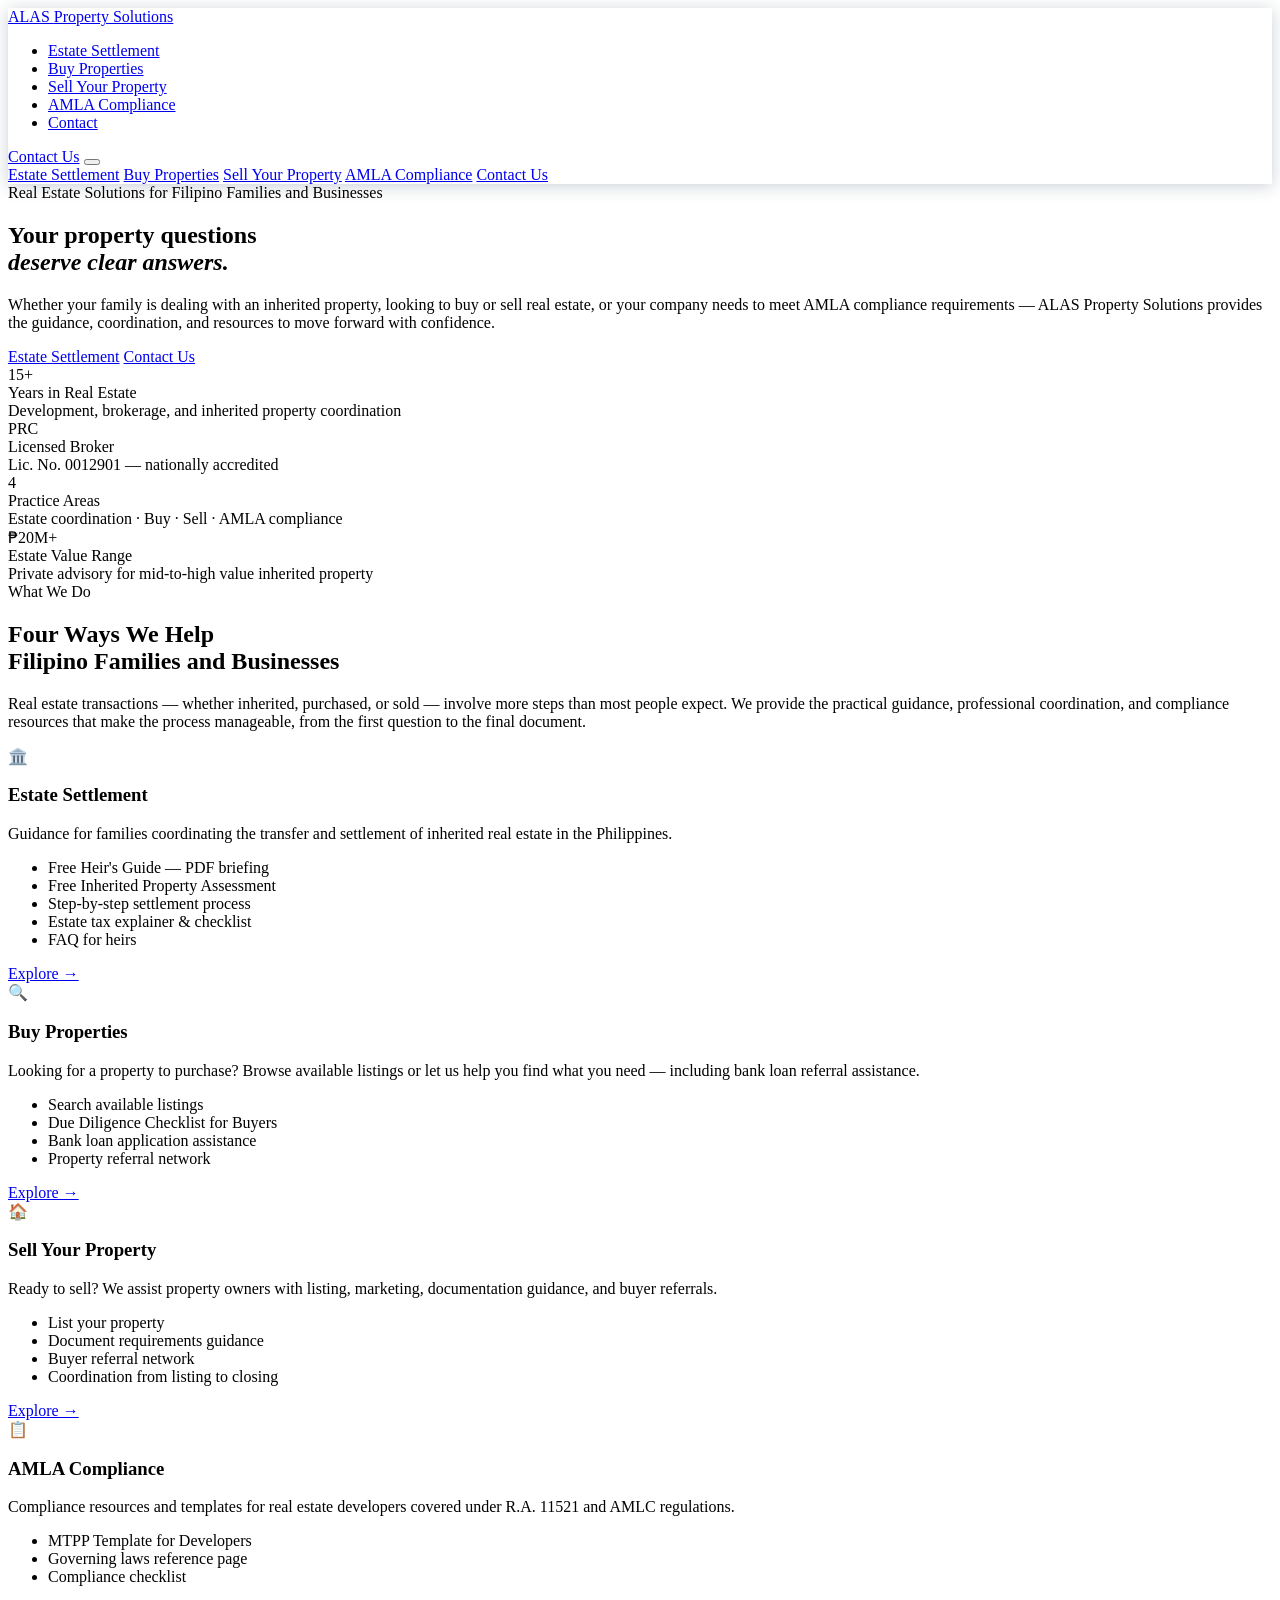
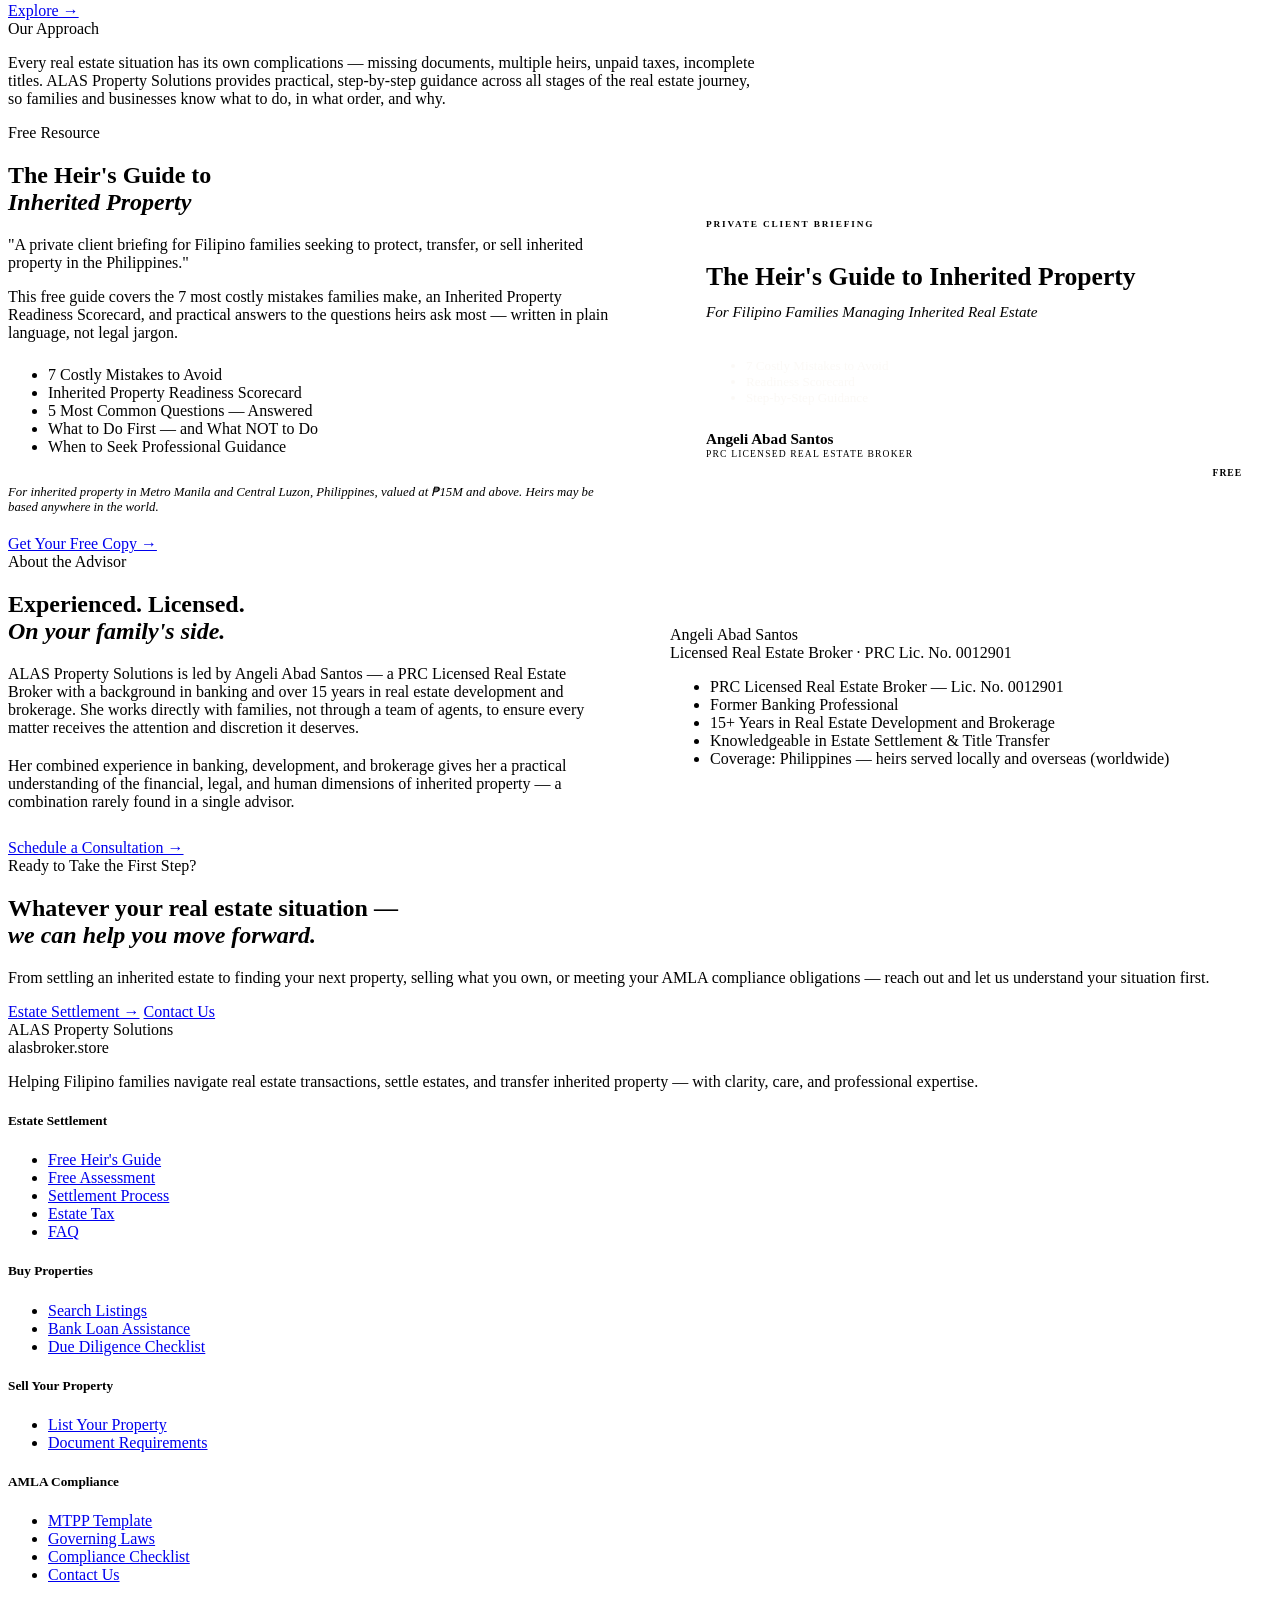
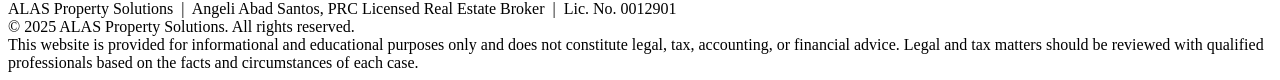
==== index.html @ 7a4ac1c4 "Add files via upload" ====
<!DOCTYPE html>
<html lang="en">
<head>
<meta charset="UTF-8">
<meta name="viewport" content="width=device-width, initial-scale=1.0">
<title>ALAS Property Solutions — Helping Filipino Families Navigate Real Estate</title>
<meta name="description" content="Helping families settle inherited property, transfer titles, buy and sell real estate, and comply with AMLA regulations in the Philippines.">
<link rel="stylesheet" href="css/alas.css">
</head>
<body>

<!-- ═══ NAV ═══ -->
<nav class="site-nav">
  <div class="nav-inner">
    <a href="index.html" class="nav-logo">
      <div class="nav-logo-name">ALAS <span>Property Solutions</span></div>
    </a>
    <ul class="nav-links">
      <li><a href="pages/estate-settlement.html">Estate Settlement</a></li>
      <li><a href="pages/buy-properties.html">Buy Properties</a></li>
      <li><a href="pages/sell-property.html">Sell Your Property</a></li>
      <li><a href="pages/amla-compliance.html">AMLA Compliance</a></li>
      <li><a href="pages/contact.html">Contact</a></li>
    </ul>
    <a href="pages/contact.html" class="nav-cta-btn">Contact Us</a>
    <button class="hamburger" onclick="toggleMenu()" aria-label="Menu">
      <span></span><span></span><span></span>
    </button>
  </div>
  <div class="mobile-menu" id="mobile-menu">
    <a href="pages/estate-settlement.html">Estate Settlement</a>
    <a href="pages/buy-properties.html">Buy Properties</a>
    <a href="pages/sell-property.html">Sell Your Property</a>
    <a href="pages/amla-compliance.html">AMLA Compliance</a>
    <a href="pages/contact.html">Contact Us</a>
  </div>
</nav>

<!-- ═══ HERO ═══ -->
<section class="hero">
  <div class="container">
    <div class="hero-grid">
      <div>
        <div class="hero-label">Real Estate Solutions for Filipino Families and Businesses</div>
        <h1>Your property questions<br><em>deserve clear answers.</em></h1>
        <p class="hero-sub">Whether your family is dealing with an inherited property, looking to buy or sell real estate, or your company needs to meet AMLA compliance requirements — ALAS Property Solutions provides the guidance, coordination, and resources to move forward with confidence.</p>
        <div class="hero-ctas">
          <a href="pages/estate-settlement.html" class="btn btn-gold">Estate Settlement</a>
          <a href="pages/contact.html" class="btn btn-outline-white">Contact Us</a>
        </div>
      </div>
      <div class="hero-stats">
        <div class="stat-card">
          <div class="stat-num">15+</div>
          <div class="stat-label">Years in Real Estate</div>
          <div class="stat-desc">Development, brokerage, and inherited property coordination</div>
        </div>
        <div class="stat-card">
          <div class="stat-num">PRC</div>
          <div class="stat-label">Licensed Broker</div>
          <div class="stat-desc">Lic. No. 0012901 — nationally accredited</div>
        </div>
        <div class="stat-card">
          <div class="stat-num">4</div>
          <div class="stat-label">Practice Areas</div>
          <div class="stat-desc">Estate coordination · Buy · Sell · AMLA compliance</div>
        </div>
        <div class="stat-card">
          <div class="stat-num">₱20M+</div>
          <div class="stat-label">Estate Value Range</div>
          <div class="stat-desc">Private advisory for mid-to-high value inherited property</div>
        </div>
      </div>
    </div>
  </div>
</section>

<!-- ═══ FOUR DIVISIONS ═══ -->
<section class="section divisions">
  <div class="container">
    <div class="sec-intro">
      <span class="eyebrow">What We Do</span>
      <h2>Four Ways We Help<br>Filipino Families and Businesses</h2>
      <div class="gold-rule"></div>
      <p>Real estate transactions — whether inherited, purchased, or sold — involve more steps than most people expect. We provide the practical guidance, professional coordination, and compliance resources that make the process manageable, from the first question to the final document.</p>
    </div>
    <div class="div-grid" style="grid-template-columns:repeat(4,1fr)">

      <!-- Division 1 -->
      <div class="div-card">
        <span class="div-icon">🏛️</span>
        <h3>Estate Settlement</h3>
        <p>Guidance for families coordinating the transfer and settlement of inherited real estate in the Philippines.</p>
        <ul class="div-links">
          <li>Free Heir's Guide — PDF briefing</li>
          <li>Free Inherited Property Assessment</li>
          <li>Step-by-step settlement process</li>
          <li>Estate tax explainer &amp; checklist</li>
          <li>FAQ for heirs</li>
        </ul>
        <a href="pages/estate-settlement.html" class="btn btn-primary btn-sm">Explore →</a>
      </div>

      <!-- Division 2 -->
      <div class="div-card">
        <span class="div-icon">🔍</span>
        <h3>Buy Properties</h3>
        <p>Looking for a property to purchase? Browse available listings or let us help you find what you need — including bank loan referral assistance.</p>
        <ul class="div-links">
          <li>Search available listings</li>
          <li>Due Diligence Checklist for Buyers</li>
          <li>Bank loan application assistance</li>
          <li>Property referral network</li>
        </ul>
        <a href="pages/buy-properties.html" class="btn btn-primary btn-sm">Explore →</a>
      </div>

      <!-- Division 3 -->
      <div class="div-card">
        <span class="div-icon">🏠</span>
        <h3>Sell Your Property</h3>
        <p>Ready to sell? We assist property owners with listing, marketing, documentation guidance, and buyer referrals.</p>
        <ul class="div-links">
          <li>List your property</li>
          <li>Document requirements guidance</li>
          <li>Buyer referral network</li>
          <li>Coordination from listing to closing</li>
        </ul>
        <a href="pages/sell-property.html" class="btn btn-primary btn-sm">Explore →</a>
      </div>

      <!-- Division 4 -->
      <div class="div-card">
        <span class="div-icon">📋</span>
        <h3>AMLA Compliance</h3>
        <p>Compliance resources and templates for real estate developers covered under R.A. 11521 and AMLC regulations.</p>
        <ul class="div-links">
          <li>MTPP Template for Developers</li>
          <li>Governing laws reference page</li>
          <li>Compliance checklist</li>
        </ul>
        <a href="pages/amla-compliance.html" class="btn btn-primary btn-sm">Explore →</a>
      </div>

    </div>
  </div>
</section>

<!-- ═══ INSIGHT ═══ -->
<section class="section-sm" style="background:var(--white)">
  <div class="container" style="max-width:760px">
    <div class="insight-box">
      <div class="insight-strip"></div>
      <div class="insight-body">
        <div class="insight-label">Our Approach</div>
        <p>Every real estate situation has its own complications — missing documents, multiple heirs, unpaid taxes, incomplete titles. ALAS Property Solutions provides practical, step-by-step guidance across all stages of the real estate journey, so families and businesses know what to do, in what order, and why.</p>
      </div>
    </div>
  </div>
</section>

<!-- ═══ FREE GUIDE STRIP ═══ -->
<section class="section" style="background:var(--gold-pale);border-top:1px solid var(--border);border-bottom:1px solid var(--border)" id="guide-strip">
  <div class="container">
    <div style="display:grid;grid-template-columns:1fr 1fr;gap:60px;align-items:center">
      <div>
        <span class="eyebrow">Free Resource</span>
        <h2>The Heir's Guide to<br><em>Inherited Property</em></h2>
        <div class="gold-rule"></div>
        <p class="pull-quote">"A private client briefing for Filipino families seeking to protect, transfer, or sell inherited property in the Philippines."</p>
        <p style="margin-bottom:24px">This free guide covers the 7 most costly mistakes families make, an Inherited Property Readiness Scorecard, and practical answers to the questions heirs ask most — written in plain language, not legal jargon.</p>
        <ul class="checklist" style="margin-bottom:28px">
          <li>7 Costly Mistakes to Avoid</li>
          <li>Inherited Property Readiness Scorecard</li>
          <li>5 Most Common Questions — Answered</li>
          <li>What to Do First — and What NOT to Do</li>
          <li>When to Seek Professional Guidance</li>
        </ul>
        <p style="font-size:0.8rem;color:var(--grey);font-style:italic;margin-bottom:20px">For inherited property in Metro Manila and Central Luzon, Philippines, valued at ₱15M and above. Heirs may be based anywhere in the world.</p>
        <a href="pages/estate-settlement.html#guide" class="btn btn-primary">Get Your Free Copy →</a>
      </div>
      <div>
        <!-- Guide cover mock -->
        <div style="background:var(--navy);padding:44px 36px;position:relative;overflow:hidden;box-shadow:var(--shadow-lg)">
          <div style="position:absolute;top:0;left:0;right:0;height:3px;background:var(--gold)"></div>
          <div style="font-family:var(--font-sans);font-size:0.58rem;font-weight:700;letter-spacing:0.2em;text-transform:uppercase;color:var(--gold);margin-bottom:16px">Private Client Briefing</div>
          <div style="height:1px;background:var(--gold);opacity:0.4;margin-bottom:16px"></div>
          <div style="font-family:var(--font-serif);font-size:1.6rem;font-weight:700;color:var(--white);line-height:1.2;margin-bottom:10px">The Heir's Guide to Inherited Property</div>
          <div style="font-family:var(--font-serif);font-size:0.95rem;font-style:italic;color:var(--gold);margin-bottom:16px">For Filipino Families Managing Inherited Real Estate</div>
          <div style="height:1px;background:var(--gold);opacity:0.4;margin-bottom:20px"></div>
          <ul class="checklist" style="margin-bottom:24px">
            <li style="color:rgba(250,248,244,0.8);font-size:0.82rem">7 Costly Mistakes to Avoid</li>
            <li style="color:rgba(250,248,244,0.8);font-size:0.82rem">Readiness Scorecard</li>
            <li style="color:rgba(250,248,244,0.8);font-size:0.82rem">Step-by-Step Guidance</li>
          </ul>
          <div style="font-family:var(--font-serif);font-weight:700;color:var(--white);font-size:0.95rem">Angeli Abad Santos</div>
          <div style="font-family:var(--font-sans);font-size:0.6rem;letter-spacing:0.12em;text-transform:uppercase;color:var(--gold)">PRC Licensed Real Estate Broker</div>
          <div style="position:absolute;bottom:20px;right:20px;font-family:var(--font-sans);font-size:0.6rem;font-weight:700;letter-spacing:0.1em;text-transform:uppercase;background:var(--gold);color:var(--navy);padding:5px 10px">FREE</div>
        </div>
      </div>
    </div>
  </div>
</section>

<!-- ═══ CREDENTIALS ═══ -->
<section class="section" style="background:var(--white)">
  <div class="container">
    <div style="display:grid;grid-template-columns:1fr 1fr;gap:60px;align-items:center">
      <div>
        <span class="eyebrow">About the Advisor</span>
        <h2>Experienced. Licensed.<br><em>On your family's side.</em></h2>
        <div class="gold-rule"></div>
        <p style="margin-bottom:20px">ALAS Property Solutions is led by Angeli Abad Santos — a PRC Licensed Real Estate Broker with a background in banking and over 15 years in real estate development and brokerage. She works directly with families, not through a team of agents, to ensure every matter receives the attention and discretion it deserves.</p>
        <p style="margin-bottom:28px">Her combined experience in banking, development, and brokerage gives her a practical understanding of the financial, legal, and human dimensions of inherited property — a combination rarely found in a single advisor.</p>
        <a href="pages/contact.html" class="btn btn-outline">Schedule a Consultation →</a>
      </div>
      <div class="creds-block">
        <div class="creds-name">Angeli Abad Santos</div>
        <div class="creds-title">Licensed Real Estate Broker · PRC Lic. No. 0012901</div>
        <ul class="creds-list">
          <li>PRC Licensed Real Estate Broker — Lic. No. 0012901</li>
          <li>Former Banking Professional</li>
          <li>15+ Years in Real Estate Development and Brokerage</li>
          <li>Knowledgeable in Estate Settlement &amp; Title Transfer</li>
          <li>Coverage: Philippines — heirs served locally and overseas (worldwide)</li>
        </ul>
      </div>
    </div>
  </div>
</section>

<!-- ═══ CTA ═══ -->
<section class="cta-section">
  <div class="container">
    <div class="cta-inner">
      <span class="eyebrow" style="color:var(--gold)">Ready to Take the First Step?</span>
      <h2 style="color:var(--white)">Whatever your real estate situation —<br><em>we can help you move forward.</em></h2>
      <p>From settling an inherited estate to finding your next property, selling what you own, or meeting your AMLA compliance obligations — reach out and let us understand your situation first.</p>
      <div class="cta-pair">
        <a href="pages/estate-settlement.html" class="btn btn-gold">Estate Settlement →</a>
        <a href="pages/contact.html" class="btn btn-outline-white">Contact Us</a>
      </div>
    </div>
  </div>
</section>

<!-- ═══ FOOTER ═══ -->
<footer class="site-footer">
  <div class="container">
    <div class="footer-grid">
      <div class="footer-brand">
        <div class="fb-name">ALAS <span>Property Solutions</span></div>
        <div class="fb-tag">alasbroker.store</div>
        <p>Helping Filipino families navigate real estate transactions, settle estates, and transfer inherited property — with clarity, care, and professional expertise.</p>
      </div>
      <div class="footer-col">
        <h5>Estate Settlement</h5>
        <ul>
          <li><a href="pages/estate-settlement.html#guide">Free Heir's Guide</a></li>
          <li><a href="pages/estate-settlement.html#assessment">Free Assessment</a></li>
          <li><a href="pages/estate-settlement.html#process">Settlement Process</a></li>
          <li><a href="pages/estate-settlement.html#tax">Estate Tax</a></li>
          <li><a href="pages/estate-settlement.html#faq">FAQ</a></li>
        </ul>
      </div>
      <div class="footer-col">
        <h5>Buy Properties</h5>
        <ul>
          <li><a href="pages/buy-properties.html#listings">Search Listings</a></li>
          <li><a href="pages/buy-properties.html#loan">Bank Loan Assistance</a></li>
          <li><a href="pages/buy-properties.html#diligence">Due Diligence Checklist</a></li>
        </ul>
      </div>
      <div class="footer-col">
        <h5>Sell Your Property</h5>
        <ul>
          <li><a href="pages/sell-property.html#sell">List Your Property</a></li>
          <li><a href="pages/sell-property.html#docs">Document Requirements</a></li>
        </ul>
      </div>
      <div class="footer-col">
        <h5>AMLA Compliance</h5>
        <ul>
          <li><a href="pages/amla-compliance.html#mtpp">MTPP Template</a></li>
          <li><a href="pages/amla-compliance.html#laws">Governing Laws</a></li>
          <li><a href="pages/amla-compliance.html#checklist">Compliance Checklist</a></li>
          <li><a href="pages/contact.html">Contact Us</a></li>
        </ul>
      </div>
    </div>
    <div class="footer-bottom">
      <div class="fb-left">
        ALAS Property Solutions &nbsp;|&nbsp; Angeli Abad Santos, PRC Licensed Real Estate Broker &nbsp;|&nbsp; Lic. No. 0012901<br>
        © 2025 ALAS Property Solutions. All rights reserved.
      </div>
      <div class="footer-disclaimer">
        This website is provided for informational and educational purposes only and does not constitute legal, tax, accounting, or financial advice. Legal and tax matters should be reviewed with qualified professionals based on the facts and circumstances of each case.
      </div>
    </div>
  </div>
</footer>

<script>
function toggleMenu(){
  document.getElementById('mobile-menu').classList.toggle('open');
}
window.addEventListener('scroll',()=>{
  const nav=document.querySelector('.site-nav');
  nav.style.boxShadow=window.scrollY>10?'0 2px 20px rgba(16,42,67,0.28)':'0 2px 16px rgba(16,42,67,0.22)';
});
</script>
</body>
</html>
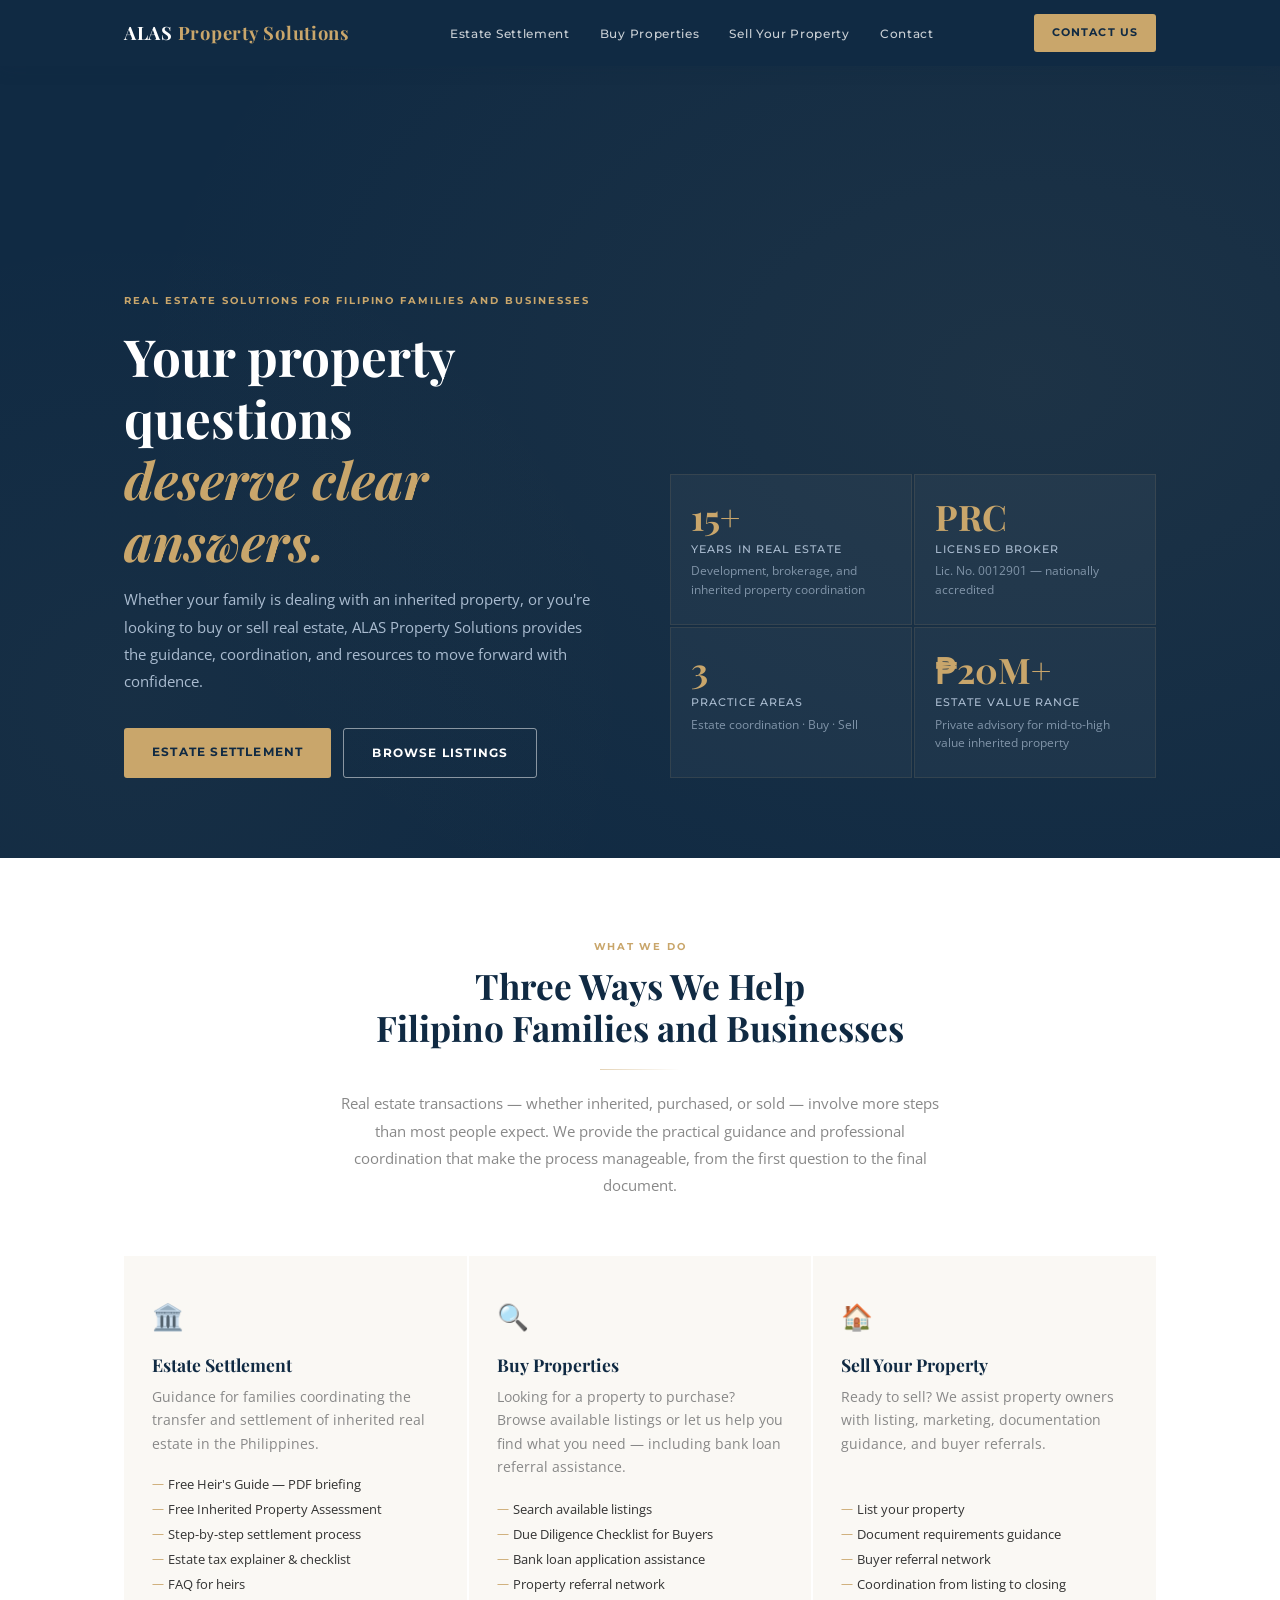
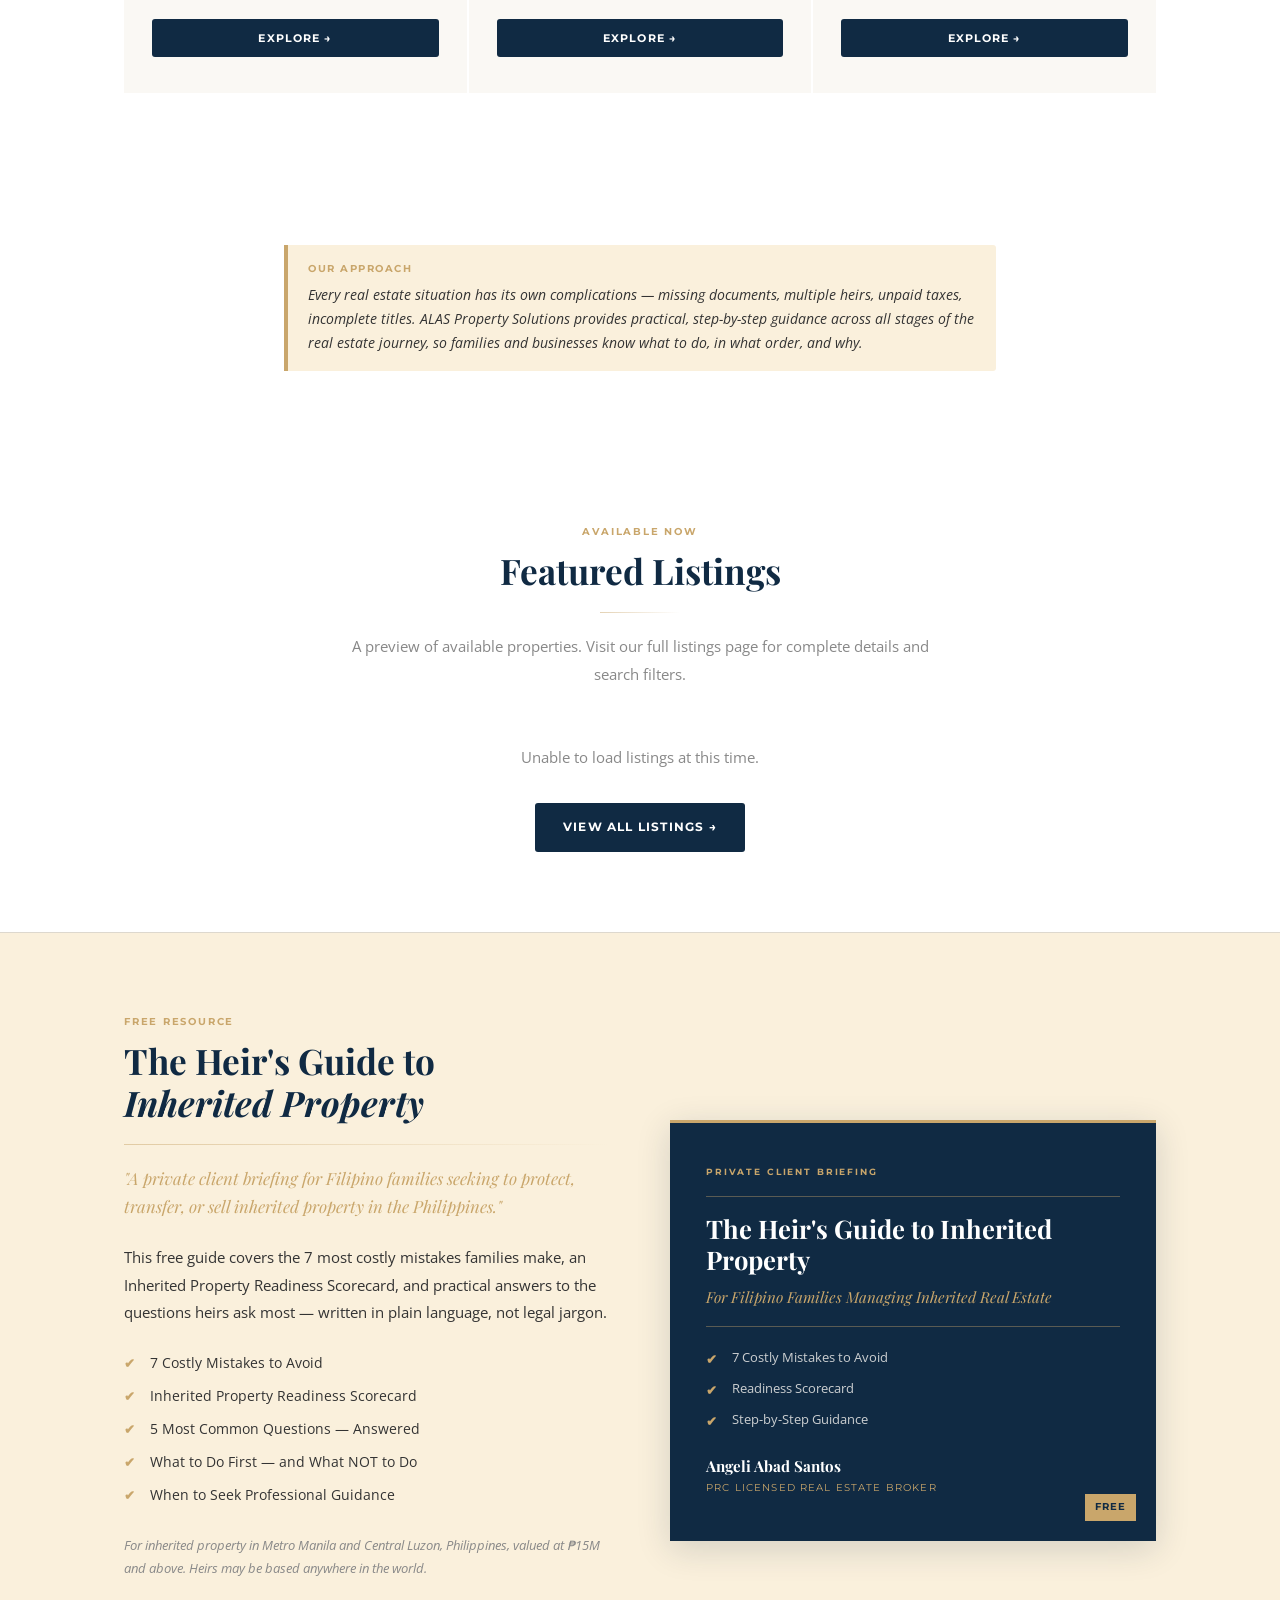
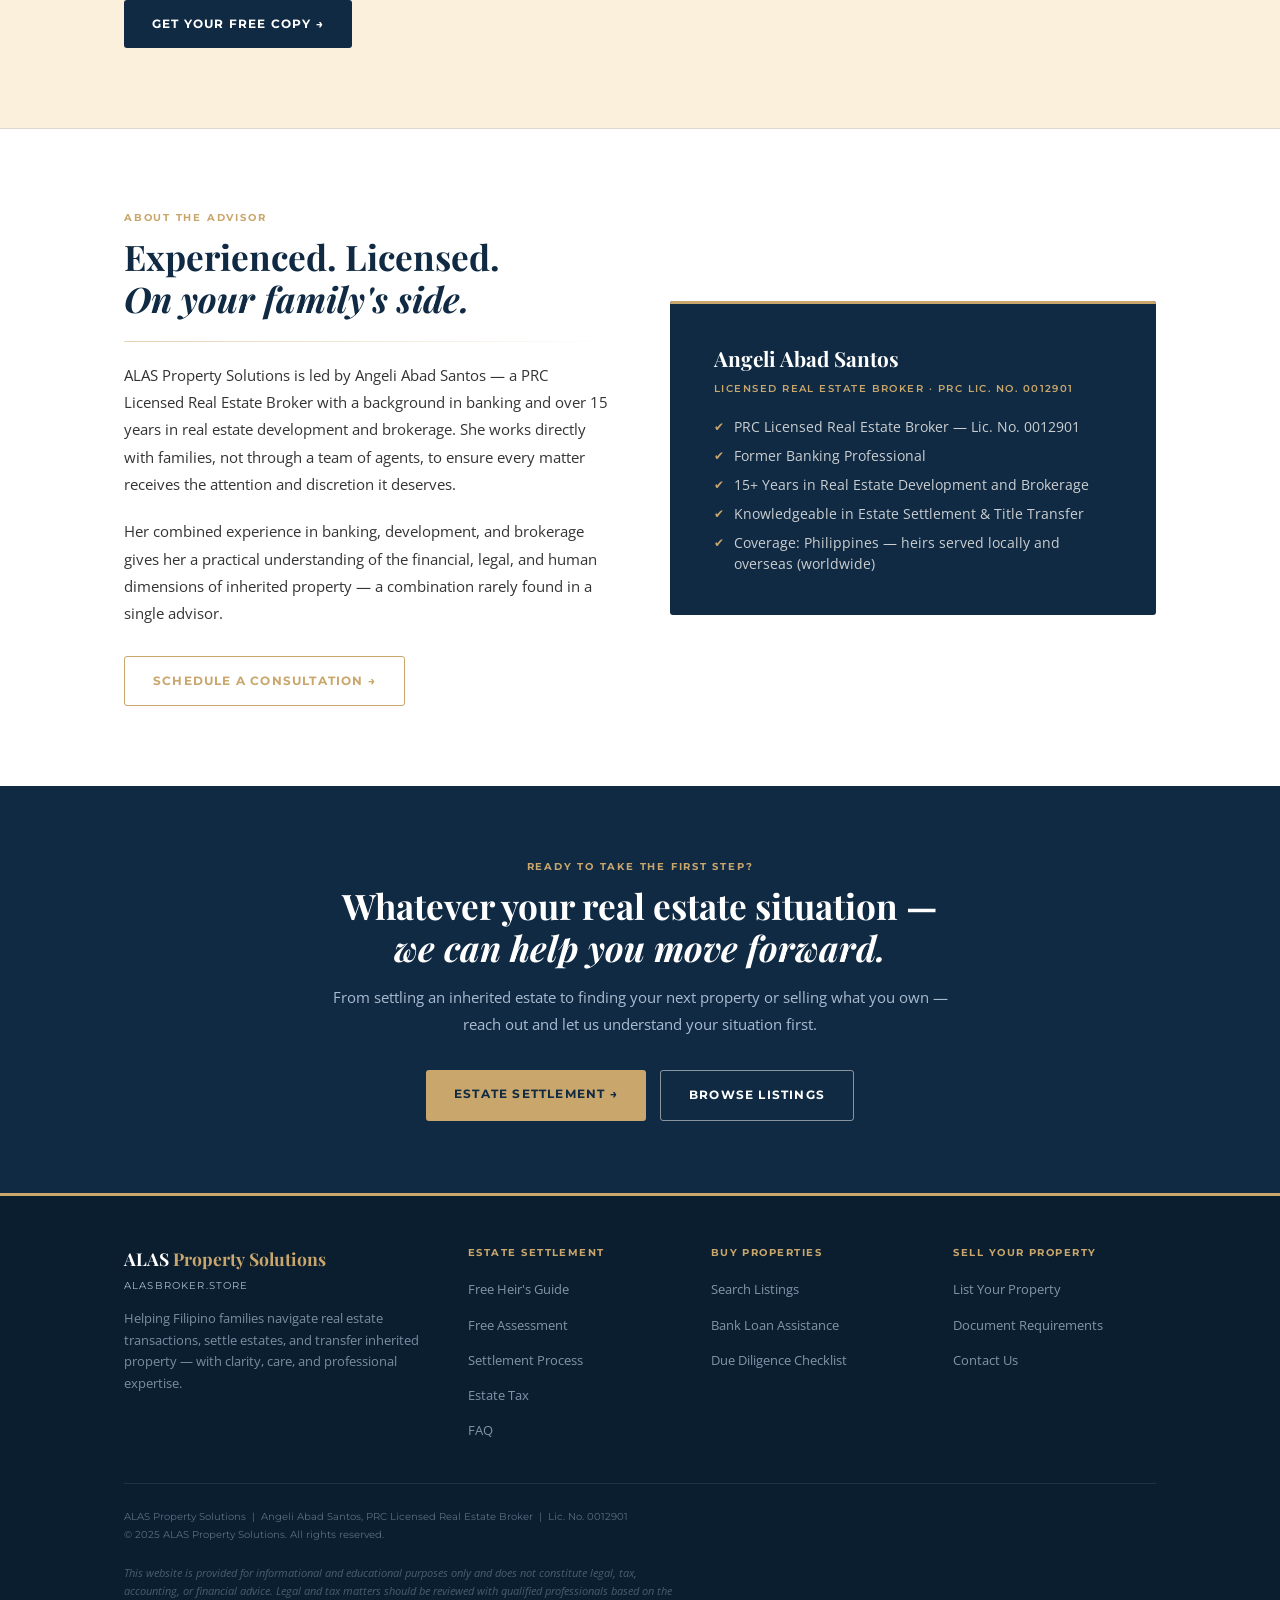
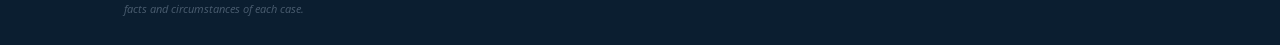
==== commit ddcb8a6f: "Update index.html" ====
--- a/index.html
+++ b/index.html
@@ -4,7 +4,7 @@
 <meta charset="UTF-8">
 <meta name="viewport" content="width=device-width, initial-scale=1.0">
 <title>ALAS Property Solutions — Helping Filipino Families Navigate Real Estate</title>
-<meta name="description" content="Helping families settle inherited property, transfer titles, buy and sell real estate, and comply with AMLA regulations in the Philippines.">
+<meta name="description" content="Helping families settle inherited property, transfer titles, and buy and sell real estate in the Philippines.">
 <link rel="stylesheet" href="css/alas.css">
 </head>
 <body>
@@ -19,7 +19,6 @@
       <li><a href="pages/estate-settlement.html">Estate Settlement</a></li>
       <li><a href="pages/buy-properties.html">Buy Properties</a></li>
       <li><a href="pages/sell-property.html">Sell Your Property</a></li>
-      <li><a href="pages/amla-compliance.html">AMLA Compliance</a></li>
       <li><a href="pages/contact.html">Contact</a></li>
     </ul>
     <a href="pages/contact.html" class="nav-cta-btn">Contact Us</a>
@@ -31,7 +30,6 @@
     <a href="pages/estate-settlement.html">Estate Settlement</a>
     <a href="pages/buy-properties.html">Buy Properties</a>
     <a href="pages/sell-property.html">Sell Your Property</a>
-    <a href="pages/amla-compliance.html">AMLA Compliance</a>
     <a href="pages/contact.html">Contact Us</a>
   </div>
 </nav>
@@ -43,10 +41,10 @@
       <div>
         <div class="hero-label">Real Estate Solutions for Filipino Families and Businesses</div>
         <h1>Your property questions<br><em>deserve clear answers.</em></h1>
-        <p class="hero-sub">Whether your family is dealing with an inherited property, looking to buy or sell real estate, or your company needs to meet AMLA compliance requirements — ALAS Property Solutions provides the guidance, coordination, and resources to move forward with confidence.</p>
+        <p class="hero-sub">Whether your family is dealing with an inherited property, or you're looking to buy or sell real estate, ALAS Property Solutions provides the guidance, coordination, and resources to move forward with confidence.</p>
         <div class="hero-ctas">
           <a href="pages/estate-settlement.html" class="btn btn-gold">Estate Settlement</a>
-          <a href="pages/contact.html" class="btn btn-outline-white">Contact Us</a>
+          <a href="pages/buy-properties.html" class="btn btn-outline-white">Browse Listings</a>
         </div>
       </div>
       <div class="hero-stats">
@@ -61,9 +59,9 @@
           <div class="stat-desc">Lic. No. 0012901 — nationally accredited</div>
         </div>
         <div class="stat-card">
-          <div class="stat-num">4</div>
+          <div class="stat-num">3</div>
           <div class="stat-label">Practice Areas</div>
-          <div class="stat-desc">Estate coordination · Buy · Sell · AMLA compliance</div>
+          <div class="stat-desc">Estate coordination · Buy · Sell</div>
         </div>
         <div class="stat-card">
           <div class="stat-num">₱20M+</div>
@@ -75,16 +73,16 @@
   </div>
 </section>
 
-<!-- ═══ FOUR DIVISIONS ═══ -->
+<!-- ═══ THREE DIVISIONS ═══ -->
 <section class="section divisions">
   <div class="container">
     <div class="sec-intro">
       <span class="eyebrow">What We Do</span>
-      <h2>Four Ways We Help<br>Filipino Families and Businesses</h2>
+      <h2>Three Ways We Help<br>Filipino Families and Businesses</h2>
       <div class="gold-rule"></div>
-      <p>Real estate transactions — whether inherited, purchased, or sold — involve more steps than most people expect. We provide the practical guidance, professional coordination, and compliance resources that make the process manageable, from the first question to the final document.</p>
-    </div>
-    <div class="div-grid" style="grid-template-columns:repeat(4,1fr)">
+      <p>Real estate transactions — whether inherited, purchased, or sold — involve more steps than most people expect. We provide the practical guidance and professional coordination that make the process manageable, from the first question to the final document.</p>
+    </div>
+    <div class="div-grid" style="grid-template-columns:repeat(3,1fr)">
 
       <!-- Division 1 -->
       <div class="div-card">
@@ -129,19 +127,6 @@
         <a href="pages/sell-property.html" class="btn btn-primary btn-sm">Explore →</a>
       </div>
 
-      <!-- Division 4 -->
-      <div class="div-card">
-        <span class="div-icon">📋</span>
-        <h3>AMLA Compliance</h3>
-        <p>Compliance resources and templates for real estate developers covered under R.A. 11521 and AMLC regulations.</p>
-        <ul class="div-links">
-          <li>MTPP Template for Developers</li>
-          <li>Governing laws reference page</li>
-          <li>Compliance checklist</li>
-        </ul>
-        <a href="pages/amla-compliance.html" class="btn btn-primary btn-sm">Explore →</a>
-      </div>
-
     </div>
   </div>
 </section>
@@ -155,6 +140,24 @@
         <div class="insight-label">Our Approach</div>
         <p>Every real estate situation has its own complications — missing documents, multiple heirs, unpaid taxes, incomplete titles. ALAS Property Solutions provides practical, step-by-step guidance across all stages of the real estate journey, so families and businesses know what to do, in what order, and why.</p>
       </div>
+    </div>
+  </div>
+</section>
+
+<!-- ═══ LIVE LISTINGS PREVIEW (from Google Sheet) ═══ -->
+<section class="section" style="background:var(--white)" id="listings-preview">
+  <div class="container">
+    <div class="sec-intro">
+      <span class="eyebrow">Available Now</span>
+      <h2>Featured Listings</h2>
+      <div class="gold-rule"></div>
+      <p>A preview of available properties. Visit our full listings page for complete details and search filters.</p>
+    </div>
+    <div id="listings-grid" style="display:grid;grid-template-columns:repeat(auto-fit,minmax(280px,1fr));gap:24px;margin-top:32px;">
+      <p style="text-align:center;grid-column:1/-1;color:var(--grey);">Loading listings…</p>
+    </div>
+    <div style="text-align:center;margin-top:32px;">
+      <a href="pages/buy-properties.html" class="btn btn-primary">View All Listings →</a>
     </div>
   </div>
 </section>
@@ -235,10 +238,10 @@
     <div class="cta-inner">
       <span class="eyebrow" style="color:var(--gold)">Ready to Take the First Step?</span>
       <h2 style="color:var(--white)">Whatever your real estate situation —<br><em>we can help you move forward.</em></h2>
-      <p>From settling an inherited estate to finding your next property, selling what you own, or meeting your AMLA compliance obligations — reach out and let us understand your situation first.</p>
+      <p>From settling an inherited estate to finding your next property or selling what you own — reach out and let us understand your situation first.</p>
       <div class="cta-pair">
         <a href="pages/estate-settlement.html" class="btn btn-gold">Estate Settlement →</a>
-        <a href="pages/contact.html" class="btn btn-outline-white">Contact Us</a>
+        <a href="pages/buy-properties.html" class="btn btn-outline-white">Browse Listings</a>
       </div>
     </div>
   </div>
@@ -276,14 +279,6 @@
         <ul>
           <li><a href="pages/sell-property.html#sell">List Your Property</a></li>
           <li><a href="pages/sell-property.html#docs">Document Requirements</a></li>
-        </ul>
-      </div>
-      <div class="footer-col">
-        <h5>AMLA Compliance</h5>
-        <ul>
-          <li><a href="pages/amla-compliance.html#mtpp">MTPP Template</a></li>
-          <li><a href="pages/amla-compliance.html#laws">Governing Laws</a></li>
-          <li><a href="pages/amla-compliance.html#checklist">Compliance Checklist</a></li>
           <li><a href="pages/contact.html">Contact Us</a></li>
         </ul>
       </div>
@@ -308,6 +303,84 @@
   const nav=document.querySelector('.site-nav');
   nav.style.boxShadow=window.scrollY>10?'0 2px 20px rgba(16,42,67,0.28)':'0 2px 16px rgba(16,42,67,0.22)';
 });
+
+// ═══ GOOGLE SHEETS LISTINGS FETCH ═══
+const SHEET_CSV_URL = "https://docs.google.com/spreadsheets/d/1cZrtdy9DOA8JxHDTeMJYgE4w4Do30w3MtXEnVg93g4k/pub?output=csv";
+
+function parseCSV(text) {
+  const rows = [];
+  let row = [], val = '', inQuotes = false;
+  for (let i = 0; i < text.length; i++) {
+    const c = text[i], n = text[i+1];
+    if (inQuotes) {
+      if (c === '"' && n === '"') { val += '"'; i++; }
+      else if (c === '"') { inQuotes = false; }
+      else { val += c; }
+    } else {
+      if (c === '"') inQuotes = true;
+      else if (c === ',') { row.push(val); val = ''; }
+      else if (c === '\n') { row.push(val); rows.push(row); row = []; val = ''; }
+      else if (c === '\r') { /* skip */ }
+      else { val += c; }
+    }
+  }
+  if (val || row.length) { row.push(val); rows.push(row); }
+  return rows;
+}
+
+function renderListings(rows) {
+  const grid = document.getElementById('listings-grid');
+  if (!rows || rows.length < 2) {
+    grid.innerHTML = '<p style="text-align:center;grid-column:1/-1;color:var(--grey);">No listings available right now. Please check back soon.</p>';
+    return;
+  }
+  const headers = rows[0].map(h => h.trim().toLowerCase());
+  const idx = (name) => headers.indexOf(name);
+
+  const titleIdx = idx('title') !== -1 ? idx('title') : 0;
+  const priceIdx = idx('price') !== -1 ? idx('price') : 1;
+  const locIdx   = idx('location') !== -1 ? idx('location') : 2;
+  const imgIdx   = idx('image') !== -1 ? idx('image') : idx('image url');
+  const urlIdx   = idx('url') !== -1 ? idx('url') : idx('link');
+
+  const dataRows = rows.slice(1).filter(r => r.some(c => c && c.trim() !== ''));
+  if (dataRows.length === 0) {
+    grid.innerHTML = '<p style="text-align:center;grid-column:1/-1;color:var(--grey);">No listings available right now. Please check back soon.</p>';
+    return;
+  }
+
+  const previewRows = dataRows.slice(0, 6); // show up to 6 on homepage
+
+  grid.innerHTML = previewRows.map(r => {
+    const title = r[titleIdx] || 'Property Listing';
+    const price = r[priceIdx] || '';
+    const loc   = r[locIdx] || '';
+    const img   = imgIdx !== -1 ? r[imgIdx] : '';
+    const link  = urlIdx !== -1 ? r[urlIdx] : 'pages/buy-properties.html';
+
+    return `
+      <a href="${link}" style="text-decoration:none;display:block;border:1px solid var(--border);border-radius:8px;overflow:hidden;background:var(--white);transition:box-shadow .2s;" onmouseover="this.style.boxShadow='0 4px 16px rgba(0,0,0,0.1)'" onmouseout="this.style.boxShadow='none'">
+        ${img ? `<div style="width:100%;height:180px;background:url('${img}') center/cover;"></div>` : `<div style="width:100%;height:180px;background:var(--gold-pale);display:flex;align-items:center;justify-content:center;color:var(--grey);font-size:0.85rem;">No Image</div>`}
+        <div style="padding:16px;">
+          <h4 style="margin:0 0 6px;font-size:1rem;color:var(--navy);">${title}</h4>
+          ${loc ? `<p style="margin:0 0 6px;font-size:0.85rem;color:var(--grey);">${loc}</p>` : ''}
+          ${price ? `<p style="margin:0;font-weight:700;color:var(--gold);">${price}</p>` : ''}
+        </div>
+      </a>
+    `;
+  }).join('');
+}
+
+fetch(SHEET_CSV_URL)
+  .then(res => res.text())
+  .then(text => {
+    const rows = parseCSV(text);
+    renderListings(rows);
+  })
+  .catch(err => {
+    console.error('Error loading listings:', err);
+    document.getElementById('listings-grid').innerHTML = '<p style="text-align:center;grid-column:1/-1;color:var(--grey);">Unable to load listings at this time.</p>';
+  });
 </script>
 </body>
 </html>
--- a/css/alas.css
+++ b/css/alas.css
@@ -0,0 +1,906 @@
+/* ============================================================
+   ALAS PROPERTY SOLUTIONS — Global Stylesheet
+   Design system: design2.md
+   Fonts: Playfair Display · Montserrat · Open Sans
+   ============================================================ */
+
+@import url('https://fonts.googleapis.com/css2?family=Playfair+Display:ital,wght@0,400;0,600;0,700;1,400;1,600&family=Montserrat:wght@400;500;600;700&family=Open+Sans:ital,wght@0,400;0,600;1,400&display=swap');
+
+/* ── RESET ── */
+*, *::before, *::after { box-sizing: border-box; margin: 0; padding: 0; }
+html { scroll-behavior: smooth; font-size: 16px; }
+img { max-width: 100%; display: block; }
+a { text-decoration: none; color: inherit; }
+button { cursor: pointer; font-family: inherit; }
+
+/* ── TOKENS ── */
+:root {
+  --navy:       #102A43;
+  --navy-mid:   #173a5a;
+  --navy-dark:  #0b1e30;
+  --gold:       #C9A66B;
+  --gold-light: #dfc08e;
+  --gold-pale:  #FAF0DC;
+  --ivory:      #FAF8F4;
+  --steel:      #EEF2F7;
+  --charcoal:   #333333;
+  --grey:       #888888;
+  --steel-blue: #AABCD0;
+  --white:      #FFFFFF;
+  --border:     #DDD8CE;
+  --border-light: #EDE9E0;
+  --green:      #2E7D32;
+  --amber:      #F57F17;
+  --red:        #C62828;
+
+  --font-serif:  'Playfair Display', Georgia, serif;
+  --font-sans:   'Montserrat', Calibri, sans-serif;
+  --font-body:   'Open Sans', Arial, sans-serif;
+
+  --shadow-sm:  0 1px 4px rgba(16,42,67,0.08);
+  --shadow-md:  0 4px 16px rgba(16,42,67,0.12);
+  --shadow-lg:  0 8px 32px rgba(16,42,67,0.16);
+  --radius:     3px;
+  --max-w:      1080px;
+}
+
+/* ── BASE ── */
+body {
+  font-family: var(--font-body);
+  font-size: 1rem;
+  line-height: 1.7;
+  color: var(--charcoal);
+  background: var(--ivory);
+}
+
+/* ── TYPOGRAPHY ── */
+h1, h2, h3, h4 { font-family: var(--font-serif); font-weight: 700; line-height: 1.2; color: var(--navy); }
+h1 { font-size: clamp(2rem, 4.5vw, 3.2rem); }
+h2 { font-size: clamp(1.5rem, 3vw, 2.2rem); }
+h3 { font-size: clamp(1.1rem, 2vw, 1.4rem); }
+h4 { font-size: 1.05rem; font-weight: 600; }
+p  { color: var(--charcoal); font-size: 0.95rem; line-height: 1.8; }
+
+.eyebrow {
+  font-family: var(--font-sans);
+  font-size: 0.62rem;
+  font-weight: 700;
+  letter-spacing: 0.18em;
+  text-transform: uppercase;
+  color: var(--gold);
+  display: block;
+  margin-bottom: 10px;
+}
+.pull-quote {
+  font-family: var(--font-serif);
+  font-size: 1.05rem;
+  font-style: italic;
+  color: var(--gold);
+  line-height: 1.65;
+  margin-bottom: 24px;
+}
+.gold-rule {
+  height: 1px;
+  background: linear-gradient(to right, var(--gold), transparent);
+  margin: 20px 0;
+  opacity: 0.5;
+}
+
+/* ── LAYOUT ── */
+.container { max-width: var(--max-w); margin: 0 auto; padding: 0 24px; }
+.section    { padding: 80px 0; }
+.section-sm { padding: 48px 0; }
+.section-lg { padding: 100px 0; }
+
+/* ── NAV ── */
+.site-nav {
+  background: var(--navy);
+  position: sticky;
+  top: 0;
+  z-index: 200;
+  box-shadow: 0 2px 16px rgba(16,42,67,0.22);
+}
+.nav-inner {
+  display: flex;
+  align-items: center;
+  justify-content: space-between;
+  height: 66px;
+  max-width: var(--max-w);
+  margin: 0 auto;
+  padding: 0 24px;
+}
+.nav-logo { display: flex; flex-direction: column; gap: 1px; }
+.nav-logo-name {
+  font-family: var(--font-serif);
+  font-size: 1.15rem;
+  font-weight: 700;
+  color: var(--white);
+  letter-spacing: 0.04em;
+}
+.nav-logo-name span { color: var(--gold); }
+.nav-logo-tag {
+  font-family: var(--font-sans);
+  font-size: 0.55rem;
+  font-weight: 500;
+  letter-spacing: 0.14em;
+  text-transform: uppercase;
+  color: var(--steel-blue);
+}
+.nav-links {
+  display: flex;
+  align-items: center;
+  gap: 6px;
+  list-style: none;
+}
+.nav-links a {
+  font-family: var(--font-sans);
+  font-size: 0.72rem;
+  font-weight: 500;
+  letter-spacing: 0.06em;
+  color: rgba(255,255,255,0.78);
+  padding: 6px 12px;
+  border-radius: var(--radius);
+  transition: color 0.2s, background 0.2s;
+  white-space: nowrap;
+}
+.nav-links a:hover, .nav-links a.active {
+  color: var(--gold);
+  background: rgba(201,166,107,0.1);
+}
+.nav-cta-btn {
+  font-family: var(--font-sans);
+  font-size: 0.7rem;
+  font-weight: 700;
+  letter-spacing: 0.1em;
+  text-transform: uppercase;
+  background: var(--gold);
+  color: var(--navy);
+  padding: 9px 18px;
+  border: none;
+  border-radius: var(--radius);
+  transition: background 0.2s;
+  white-space: nowrap;
+}
+.nav-cta-btn:hover { background: var(--gold-light); }
+.hamburger {
+  display: none;
+  flex-direction: column;
+  gap: 5px;
+  background: none;
+  border: none;
+  padding: 6px;
+}
+.hamburger span {
+  display: block;
+  width: 22px;
+  height: 2px;
+  background: var(--white);
+  border-radius: 1px;
+  transition: all 0.3s;
+}
+.mobile-menu {
+  display: none;
+  background: var(--navy-dark);
+  padding: 16px 24px 24px;
+  border-top: 1px solid rgba(201,166,107,0.15);
+}
+.mobile-menu.open { display: block; }
+.mobile-menu a {
+  display: block;
+  font-family: var(--font-sans);
+  font-size: 0.85rem;
+  font-weight: 500;
+  color: rgba(255,255,255,0.8);
+  padding: 10px 0;
+  border-bottom: 1px solid rgba(255,255,255,0.06);
+}
+.mobile-menu a:hover { color: var(--gold); }
+
+/* ── BUTTONS ── */
+.btn {
+  display: inline-block;
+  font-family: var(--font-sans);
+  font-size: 0.75rem;
+  font-weight: 700;
+  letter-spacing: 0.1em;
+  text-transform: uppercase;
+  padding: 14px 28px;
+  border-radius: var(--radius);
+  border: none;
+  transition: all 0.2s;
+  cursor: pointer;
+  text-align: center;
+}
+.btn-primary   { background: var(--navy); color: var(--white); }
+.btn-primary:hover { background: var(--navy-mid); }
+.btn-gold      { background: var(--gold); color: var(--navy); }
+.btn-gold:hover { background: var(--gold-light); }
+.btn-outline   { background: transparent; color: var(--gold); border: 1.5px solid var(--gold); }
+.btn-outline:hover { background: var(--gold-pale); }
+.btn-outline-white { background: transparent; color: var(--white); border: 1.5px solid rgba(255,255,255,0.5); }
+.btn-outline-white:hover { border-color: var(--gold); color: var(--gold); }
+.btn-sm { padding: 10px 20px; font-size: 0.68rem; }
+
+/* ── HERO ── */
+.hero {
+  background: var(--navy);
+  min-height: 88vh;
+  display: flex;
+  align-items: flex-end;
+  padding-bottom: 80px;
+  position: relative;
+  overflow: hidden;
+}
+.hero::before {
+  content: '';
+  position: absolute;
+  inset: 0;
+  background: radial-gradient(ellipse 70% 80% at 80% 40%, rgba(201,166,107,0.07), transparent),
+              radial-gradient(ellipse 40% 60% at 10% 80%, rgba(201,166,107,0.04), transparent);
+}
+.hero-grid {
+  display: grid;
+  grid-template-columns: 1fr 1fr;
+  gap: 60px;
+  align-items: end;
+  position: relative;
+  z-index: 2;
+}
+.hero-label {
+  font-family: var(--font-sans);
+  font-size: 0.62rem;
+  font-weight: 700;
+  letter-spacing: 0.2em;
+  text-transform: uppercase;
+  color: var(--gold);
+  margin-bottom: 18px;
+}
+.hero h1 { color: var(--white); margin-bottom: 14px; }
+.hero h1 em { font-style: italic; color: var(--gold); }
+.hero-sub {
+  font-family: var(--font-body);
+  font-size: 0.95rem;
+  color: var(--steel-blue);
+  line-height: 1.8;
+  margin-bottom: 32px;
+  max-width: 480px;
+}
+.hero-qualifier {
+  font-family: var(--font-sans);
+  font-size: 0.68rem;
+  font-weight: 500;
+  color: rgba(170,188,208,0.7);
+  letter-spacing: 0.06em;
+  margin-bottom: 28px;
+  padding: 8px 14px;
+  border-left: 2px solid rgba(201,166,107,0.4);
+  font-style: italic;
+}
+.hero-ctas { display: flex; gap: 12px; flex-wrap: wrap; }
+.hero-stats {
+  display: grid;
+  grid-template-columns: 1fr 1fr;
+  gap: 2px;
+}
+.stat-card {
+  background: rgba(255,255,255,0.04);
+  border: 1px solid rgba(201,166,107,0.12);
+  padding: 24px 20px;
+}
+.stat-num {
+  font-family: var(--font-serif);
+  font-size: 2.2rem;
+  font-weight: 700;
+  color: var(--gold);
+  line-height: 1;
+  margin-bottom: 6px;
+}
+.stat-label {
+  font-family: var(--font-sans);
+  font-size: 0.68rem;
+  font-weight: 500;
+  letter-spacing: 0.1em;
+  text-transform: uppercase;
+  color: var(--steel-blue);
+}
+.stat-desc {
+  font-family: var(--font-body);
+  font-size: 0.78rem;
+  color: rgba(170,188,208,0.7);
+  margin-top: 4px;
+  line-height: 1.5;
+}
+
+/* ── DIVISION CARDS (Homepage) ── */
+.divisions { background: var(--white); }
+.div-grid {
+  display: grid;
+  grid-template-columns: repeat(3, 1fr);
+  gap: 2px;
+  margin-top: 48px;
+}
+.div-card {
+  background: var(--ivory);
+  padding: 36px 28px;
+  border-top: 3px solid transparent;
+  transition: border-color 0.2s, background 0.2s;
+  display: flex;
+  flex-direction: column;
+}
+.div-card:hover { border-top-color: var(--gold); background: var(--gold-pale); }
+.div-icon {
+  font-size: 1.6rem;
+  margin-bottom: 16px;
+  display: block;
+}
+.div-card h3 { margin-bottom: 10px; font-size: 1.1rem; }
+.div-card p  { font-size: 0.85rem; color: var(--grey); line-height: 1.7; flex: 1; margin-bottom: 20px; }
+.div-links { list-style: none; margin-bottom: 24px; display: flex; flex-direction: column; gap: 6px; }
+.div-links li {
+  font-family: var(--font-body);
+  font-size: 0.8rem;
+  color: var(--charcoal);
+  padding-left: 16px;
+  position: relative;
+  line-height: 1.5;
+}
+.div-links li::before { content: '—'; position: absolute; left: 0; color: var(--gold); font-size: 0.75rem; }
+
+/* ── INSIGHT BOX ── */
+.insight-box {
+  display: flex;
+  border-radius: 0 var(--radius) var(--radius) 0;
+  overflow: hidden;
+  margin: 24px 0;
+}
+.insight-strip { width: 4px; background: var(--gold); flex-shrink: 0; }
+.insight-body  { background: var(--gold-pale); padding: 16px 20px; flex: 1; }
+.insight-label {
+  font-family: var(--font-sans);
+  font-size: 0.6rem;
+  font-weight: 700;
+  letter-spacing: 0.16em;
+  text-transform: uppercase;
+  color: var(--gold);
+  margin-bottom: 6px;
+}
+.insight-body p {
+  font-style: italic;
+  font-size: 0.88rem;
+  color: var(--charcoal);
+  margin: 0;
+  line-height: 1.7;
+}
+
+/* ── CHECKLIST ── */
+.checklist { list-style: none; display: flex; flex-direction: column; gap: 10px; }
+.checklist li {
+  font-family: var(--font-body);
+  font-size: 0.9rem;
+  color: var(--charcoal);
+  padding-left: 26px;
+  position: relative;
+  line-height: 1.6;
+}
+.checklist li::before {
+  content: '✔';
+  position: absolute;
+  left: 0;
+  color: var(--gold);
+  font-weight: 700;
+  font-size: 0.8rem;
+  top: 2px;
+}
+
+/* ── CTA SECTION ── */
+.cta-section { background: var(--navy); padding: 72px 0; }
+.cta-inner { text-align: center; max-width: 620px; margin: 0 auto; }
+.cta-section h2 { color: var(--white); margin-bottom: 14px; }
+.cta-section p  { color: var(--steel-blue); margin-bottom: 32px; font-size: 0.95rem; }
+.cta-pair { display: flex; gap: 14px; justify-content: center; flex-wrap: wrap; }
+
+/* ── PAGE HERO (inner pages) ── */
+.page-hero {
+  background: var(--navy);
+  padding: 80px 0 64px;
+  position: relative;
+  overflow: hidden;
+}
+.page-hero::before {
+  content: '';
+  position: absolute;
+  inset: 0;
+  background: radial-gradient(ellipse 60% 80% at 90% 50%, rgba(201,166,107,0.06), transparent);
+}
+.page-hero-inner { position: relative; z-index: 2; }
+.page-hero .eyebrow { margin-bottom: 12px; }
+.page-hero h1 { color: var(--white); margin-bottom: 14px; max-width: 680px; }
+.page-hero h1 em { color: var(--gold); font-style: italic; }
+.page-hero .sub {
+  font-size: 1rem;
+  color: var(--steel-blue);
+  max-width: 580px;
+  line-height: 1.8;
+  font-family: var(--font-body);
+}
+.page-hero .gold-rule { margin: 24px 0 0; width: 100%; }
+
+/* ── STEP PROCESS ── */
+.steps { display: flex; flex-direction: column; gap: 0; }
+.step-item {
+  display: grid;
+  grid-template-columns: 80px 1fr;
+  gap: 0;
+  position: relative;
+}
+.step-item:not(:last-child)::after {
+  content: '';
+  position: absolute;
+  left: 38px;
+  top: 60px;
+  bottom: 0;
+  width: 1px;
+  background: var(--border);
+}
+.step-num-col { display: flex; flex-direction: column; align-items: center; padding-top: 4px; }
+.step-circle {
+  width: 40px;
+  height: 40px;
+  border-radius: 50%;
+  background: var(--navy);
+  color: var(--white);
+  font-family: var(--font-sans);
+  font-size: 0.8rem;
+  font-weight: 700;
+  display: flex;
+  align-items: center;
+  justify-content: center;
+  flex-shrink: 0;
+  position: relative;
+  z-index: 1;
+}
+.step-body { padding: 0 0 40px 24px; }
+.step-body h4 { color: var(--navy); margin-bottom: 6px; font-size: 1rem; }
+.step-body p  { font-size: 0.88rem; color: var(--charcoal); }
+
+/* ── FAQ ── */
+.faq-list { display: flex; flex-direction: column; gap: 2px; }
+.faq-item {
+  background: var(--white);
+  border: 1px solid var(--border-light);
+  border-radius: var(--radius);
+  overflow: hidden;
+}
+.faq-q {
+  width: 100%;
+  background: none;
+  border: none;
+  padding: 18px 20px;
+  text-align: left;
+  display: flex;
+  justify-content: space-between;
+  align-items: center;
+  gap: 16px;
+  cursor: pointer;
+  font-family: var(--font-sans);
+  font-size: 0.88rem;
+  font-weight: 600;
+  color: var(--navy);
+  line-height: 1.4;
+  transition: background 0.15s;
+}
+.faq-q:hover { background: var(--gold-pale); }
+.faq-q .faq-icon {
+  width: 22px;
+  height: 22px;
+  border-radius: 50%;
+  background: var(--navy);
+  color: var(--white);
+  font-size: 0.9rem;
+  display: flex;
+  align-items: center;
+  justify-content: center;
+  flex-shrink: 0;
+  transition: background 0.2s, transform 0.2s;
+}
+.faq-item.open .faq-icon { background: var(--gold); transform: rotate(45deg); }
+.faq-a {
+  display: none;
+  padding: 0 20px 18px;
+  font-size: 0.88rem;
+  color: var(--charcoal);
+  line-height: 1.75;
+  border-top: 1px solid var(--border-light);
+}
+.faq-item.open .faq-a { display: block; }
+
+/* ── FORMS ── */
+.form-card {
+  background: var(--white);
+  border: 1px solid var(--border-light);
+  border-radius: var(--radius);
+  padding: 36px;
+  box-shadow: var(--shadow-sm);
+}
+.form-group { margin-bottom: 18px; }
+.form-group label {
+  display: block;
+  font-family: var(--font-sans);
+  font-size: 0.68rem;
+  font-weight: 600;
+  text-transform: uppercase;
+  letter-spacing: 0.1em;
+  color: var(--navy);
+  margin-bottom: 7px;
+}
+.form-group input,
+.form-group select,
+.form-group textarea {
+  width: 100%;
+  background: var(--ivory);
+  border: 1px solid var(--border);
+  color: var(--charcoal);
+  font-family: var(--font-body);
+  font-size: 0.9rem;
+  padding: 11px 14px;
+  border-radius: var(--radius);
+  outline: none;
+  transition: border-color 0.2s, box-shadow 0.2s;
+  -webkit-appearance: none;
+  appearance: none;
+}
+.form-group input::placeholder,
+.form-group textarea::placeholder { color: #BBBDB0; font-style: italic; }
+.form-group input:focus,
+.form-group select:focus,
+.form-group textarea:focus {
+  border-color: var(--navy);
+  box-shadow: 0 0 0 3px rgba(16,42,67,0.07);
+}
+.form-group select {
+  background-image: url("data:image/svg+xml,%3Csvg xmlns='http://www.w3.org/2000/svg' width='12' height='7'%3E%3Cpath d='M1 1l5 5 5-5' stroke='%23102A43' stroke-width='1.5' fill='none' stroke-linecap='round'/%3E%3C/svg%3E");
+  background-repeat: no-repeat;
+  background-position: right 14px center;
+  padding-right: 36px;
+}
+.form-group textarea { resize: vertical; min-height: 100px; line-height: 1.6; }
+.form-row-2 { display: grid; grid-template-columns: 1fr 1fr; gap: 16px; }
+.form-note {
+  font-size: 0.75rem;
+  color: var(--grey);
+  font-style: italic;
+  text-align: center;
+  margin-top: 10px;
+}
+
+/* ── LISTING CARDS ── */
+.listing-grid {
+  display: grid;
+  grid-template-columns: repeat(auto-fill, minmax(300px, 1fr));
+  gap: 20px;
+  margin-top: 32px;
+}
+.listing-card {
+  background: var(--white);
+  border: 1px solid var(--border-light);
+  border-radius: var(--radius);
+  overflow: hidden;
+  transition: box-shadow 0.2s, transform 0.2s;
+  display: flex;
+  flex-direction: column;
+}
+.listing-card:hover { box-shadow: var(--shadow-md); transform: translateY(-2px); }
+.listing-img {
+  aspect-ratio: 16/9;
+  background: var(--steel);
+  display: flex;
+  align-items: center;
+  justify-content: center;
+  color: var(--grey);
+  font-size: 0.75rem;
+  font-family: var(--font-sans);
+  letter-spacing: 0.1em;
+  text-transform: uppercase;
+  position: relative;
+  overflow: hidden;
+}
+.listing-tag {
+  position: absolute;
+  top: 12px;
+  left: 12px;
+  font-family: var(--font-sans);
+  font-size: 0.6rem;
+  font-weight: 700;
+  letter-spacing: 0.1em;
+  text-transform: uppercase;
+  padding: 3px 8px;
+  border-radius: 2px;
+}
+.tag-sale { background: var(--navy); color: var(--white); }
+.tag-rent { background: var(--gold); color: var(--navy); }
+.listing-body { padding: 20px; flex: 1; display: flex; flex-direction: column; }
+.listing-type {
+  font-family: var(--font-sans);
+  font-size: 0.62rem;
+  font-weight: 600;
+  letter-spacing: 0.12em;
+  text-transform: uppercase;
+  color: var(--gold);
+  margin-bottom: 6px;
+}
+.listing-body h4 { font-size: 0.95rem; margin-bottom: 6px; color: var(--navy); }
+.listing-location {
+  font-size: 0.8rem;
+  color: var(--grey);
+  margin-bottom: 12px;
+}
+.listing-price {
+  font-family: var(--font-serif);
+  font-size: 1.2rem;
+  font-weight: 700;
+  color: var(--navy);
+  margin-top: auto;
+  padding-top: 12px;
+  border-top: 1px solid var(--border-light);
+}
+.listing-filters {
+  display: flex;
+  gap: 8px;
+  flex-wrap: wrap;
+  margin-bottom: 28px;
+}
+.filter-btn {
+  font-family: var(--font-sans);
+  font-size: 0.7rem;
+  font-weight: 600;
+  letter-spacing: 0.08em;
+  padding: 7px 16px;
+  border: 1.5px solid var(--border);
+  background: var(--white);
+  color: var(--charcoal);
+  border-radius: 24px;
+  cursor: pointer;
+  transition: all 0.15s;
+}
+.filter-btn:hover, .filter-btn.active {
+  background: var(--navy);
+  color: var(--white);
+  border-color: var(--navy);
+}
+
+/* ── CREDENTIALS BLOCK ── */
+.creds-block {
+  background: var(--navy);
+  padding: 40px 44px;
+  border-radius: var(--radius);
+  position: relative;
+  overflow: hidden;
+}
+.creds-block::before {
+  content: '';
+  position: absolute;
+  top: 0; left: 0; right: 0;
+  height: 3px;
+  background: var(--gold);
+}
+.creds-name {
+  font-family: var(--font-serif);
+  font-size: 1.3rem;
+  font-weight: 700;
+  color: var(--white);
+  margin-bottom: 4px;
+}
+.creds-title {
+  font-family: var(--font-sans);
+  font-size: 0.65rem;
+  font-weight: 600;
+  letter-spacing: 0.14em;
+  text-transform: uppercase;
+  color: var(--gold);
+  margin-bottom: 18px;
+}
+.creds-list { list-style: none; display: flex; flex-direction: column; gap: 8px; }
+.creds-list li {
+  font-family: var(--font-body);
+  font-size: 0.88rem;
+  color: rgba(250,248,244,0.8);
+  padding-left: 20px;
+  position: relative;
+  line-height: 1.5;
+}
+.creds-list li::before { content: '✔'; position: absolute; left: 0; color: var(--gold); font-size: 0.75rem; top: 2px; }
+
+/* ── FOOTER ── */
+.site-footer {
+  background: var(--navy-dark);
+  border-top: 3px solid var(--gold);
+  padding: 48px 0 28px;
+}
+.footer-grid {
+  display: grid;
+  grid-template-columns: 1.5fr 1fr 1fr 1fr;
+  gap: 40px;
+  margin-bottom: 40px;
+}
+.footer-brand .fb-name {
+  font-family: var(--font-serif);
+  font-size: 1.1rem;
+  font-weight: 700;
+  color: var(--white);
+  margin-bottom: 4px;
+}
+.footer-brand .fb-name span { color: var(--gold); }
+.footer-brand .fb-tag {
+  font-family: var(--font-sans);
+  font-size: 0.6rem;
+  letter-spacing: 0.12em;
+  text-transform: uppercase;
+  color: var(--steel-blue);
+  margin-bottom: 14px;
+}
+.footer-brand p {
+  font-size: 0.8rem;
+  color: rgba(170,188,208,0.7);
+  line-height: 1.7;
+  margin-bottom: 0;
+}
+.footer-col h5 {
+  font-family: var(--font-sans);
+  font-size: 0.65rem;
+  font-weight: 700;
+  letter-spacing: 0.14em;
+  text-transform: uppercase;
+  color: var(--gold);
+  margin-bottom: 14px;
+}
+.footer-col ul { list-style: none; display: flex; flex-direction: column; gap: 8px; }
+.footer-col ul li a {
+  font-family: var(--font-body);
+  font-size: 0.8rem;
+  color: rgba(170,188,208,0.75);
+  transition: color 0.2s;
+}
+.footer-col ul li a:hover { color: var(--gold); }
+.footer-bottom {
+  padding-top: 24px;
+  border-top: 1px solid rgba(170,188,208,0.12);
+  display: flex;
+  justify-content: space-between;
+  align-items: flex-start;
+  gap: 20px;
+  flex-wrap: wrap;
+}
+.footer-bottom .fb-left {
+  font-family: var(--font-sans);
+  font-size: 0.65rem;
+  color: rgba(170,188,208,0.5);
+  line-height: 1.7;
+}
+.footer-disclaimer {
+  font-family: var(--font-body);
+  font-size: 0.68rem;
+  font-style: italic;
+  color: rgba(170,188,208,0.4);
+  max-width: 560px;
+  line-height: 1.65;
+}
+
+/* ── SECTION INTROS ── */
+.sec-intro { max-width: 600px; margin: 0 auto 56px; text-align: center; }
+.sec-intro h2 { margin-bottom: 12px; }
+.sec-intro p  { color: var(--grey); }
+.sec-intro .gold-rule { margin: 20px auto; max-width: 80px; }
+
+/* ── CARDS MISC ── */
+.card {
+  background: var(--white);
+  border: 1px solid var(--border-light);
+  border-radius: var(--radius);
+  padding: 28px;
+  box-shadow: var(--shadow-sm);
+}
+.card-gold-top { border-top: 3px solid var(--gold); }
+
+/* ── TAXES / COMPLIANCE ── */
+.law-card {
+  background: var(--white);
+  border: 1px solid var(--border-light);
+  border-left: 3px solid var(--gold);
+  border-radius: 0 var(--radius) var(--radius) 0;
+  padding: 18px 20px;
+  margin-bottom: 10px;
+}
+.law-card .law-ref {
+  font-family: var(--font-sans);
+  font-size: 0.65rem;
+  font-weight: 700;
+  letter-spacing: 0.12em;
+  text-transform: uppercase;
+  color: var(--gold);
+  margin-bottom: 4px;
+}
+.law-card h4 { font-size: 0.92rem; color: var(--navy); margin-bottom: 4px; }
+.law-card p  { font-size: 0.82rem; color: var(--grey); }
+
+/* ── PRODUCT CARD ── */
+.product-card {
+  background: var(--navy);
+  border-radius: var(--radius);
+  padding: 40px 36px;
+  position: relative;
+  overflow: hidden;
+}
+.product-card::before {
+  content: '';
+  position: absolute;
+  top: 0; left: 0; right: 0;
+  height: 3px;
+  background: var(--gold);
+}
+.product-card .pc-label {
+  font-family: var(--font-sans);
+  font-size: 0.6rem;
+  font-weight: 700;
+  letter-spacing: 0.18em;
+  text-transform: uppercase;
+  color: var(--gold);
+  margin-bottom: 12px;
+}
+.product-card h3 { color: var(--white); margin-bottom: 12px; }
+.product-card p  { color: var(--steel-blue); font-size: 0.88rem; margin-bottom: 24px; }
+.product-price {
+  font-family: var(--font-serif);
+  font-size: 2rem;
+  font-weight: 700;
+  color: var(--gold);
+  margin-bottom: 6px;
+}
+.product-price-note {
+  font-family: var(--font-sans);
+  font-size: 0.68rem;
+  color: var(--steel-blue);
+  margin-bottom: 24px;
+}
+
+/* ── UTILS ── */
+.text-center { text-align: center; }
+.text-gold   { color: var(--gold); }
+.text-navy   { color: var(--navy); }
+.text-grey   { color: var(--grey); }
+.mt-8  { margin-top:  8px; }
+.mt-16 { margin-top: 16px; }
+.mt-24 { margin-top: 24px; }
+.mt-32 { margin-top: 32px; }
+.mt-48 { margin-top: 48px; }
+.mb-8  { margin-bottom:  8px; }
+.mb-16 { margin-bottom: 16px; }
+.mb-24 { margin-bottom: 24px; }
+.mb-32 { margin-bottom: 32px; }
+.divider-line {
+  height: 1px;
+  background: var(--border-light);
+  margin: 40px 0;
+}
+
+/* ── RESPONSIVE ── */
+@media (max-width: 900px) {
+  .hero-grid    { grid-template-columns: 1fr; gap: 40px; }
+  .hero-stats   { grid-template-columns: 1fr 1fr; }
+  .div-grid     { grid-template-columns: 1fr; gap: 2px; }
+  .footer-grid  { grid-template-columns: 1fr 1fr; gap: 32px; }
+  .nav-links    { display: none; }
+  .hamburger    { display: flex; }
+  .creds-block  { padding: 28px 24px; }
+}
+@media (max-width: 600px) {
+  .section, .section-lg { padding: 56px 0; }
+  .hero { min-height: auto; padding: 100px 0 56px; }
+  .hero-stats   { grid-template-columns: 1fr 1fr; }
+  .footer-grid  { grid-template-columns: 1fr; gap: 28px; }
+  .form-row-2   { grid-template-columns: 1fr; }
+  .cta-pair     { flex-direction: column; align-items: center; }
+  .page-hero    { padding: 64px 0 48px; }
+}
+@media (prefers-reduced-motion: reduce) {
+  *, *::before, *::after { animation: none !important; transition: none !important; }
+}
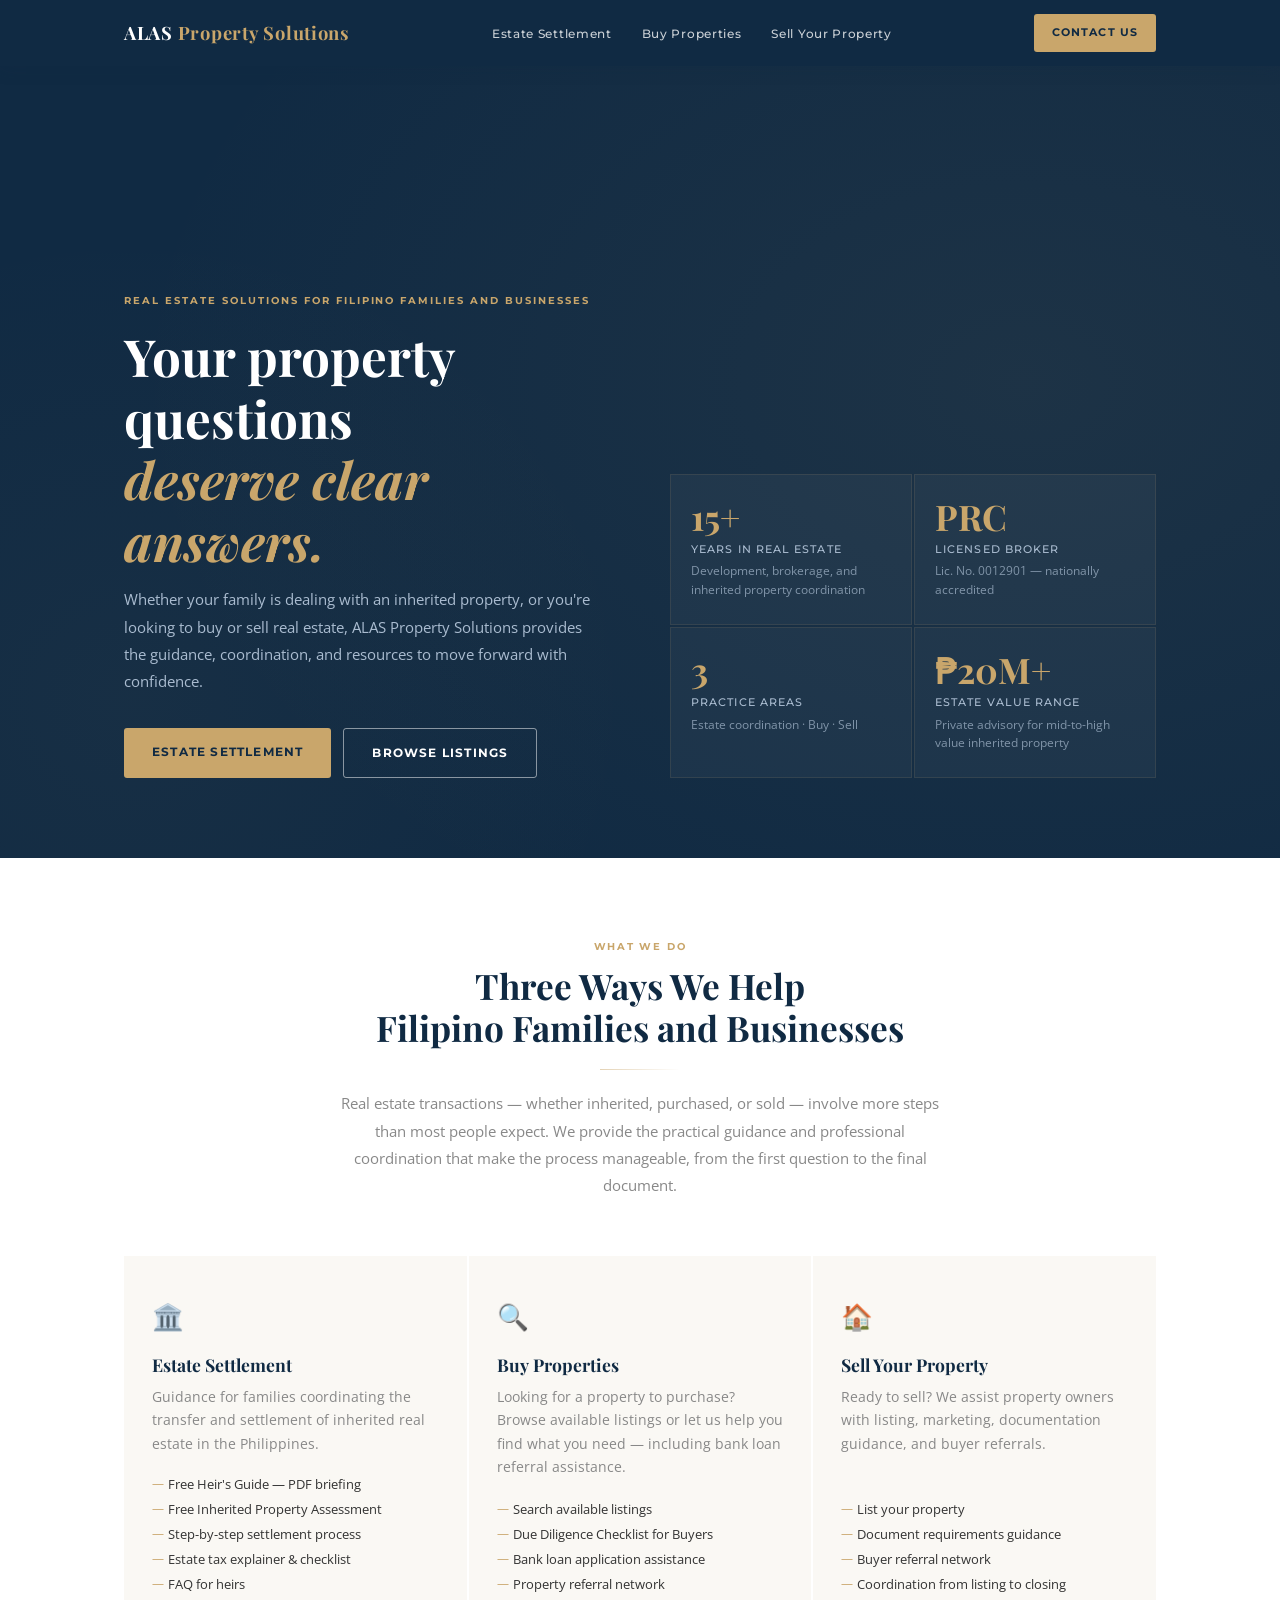
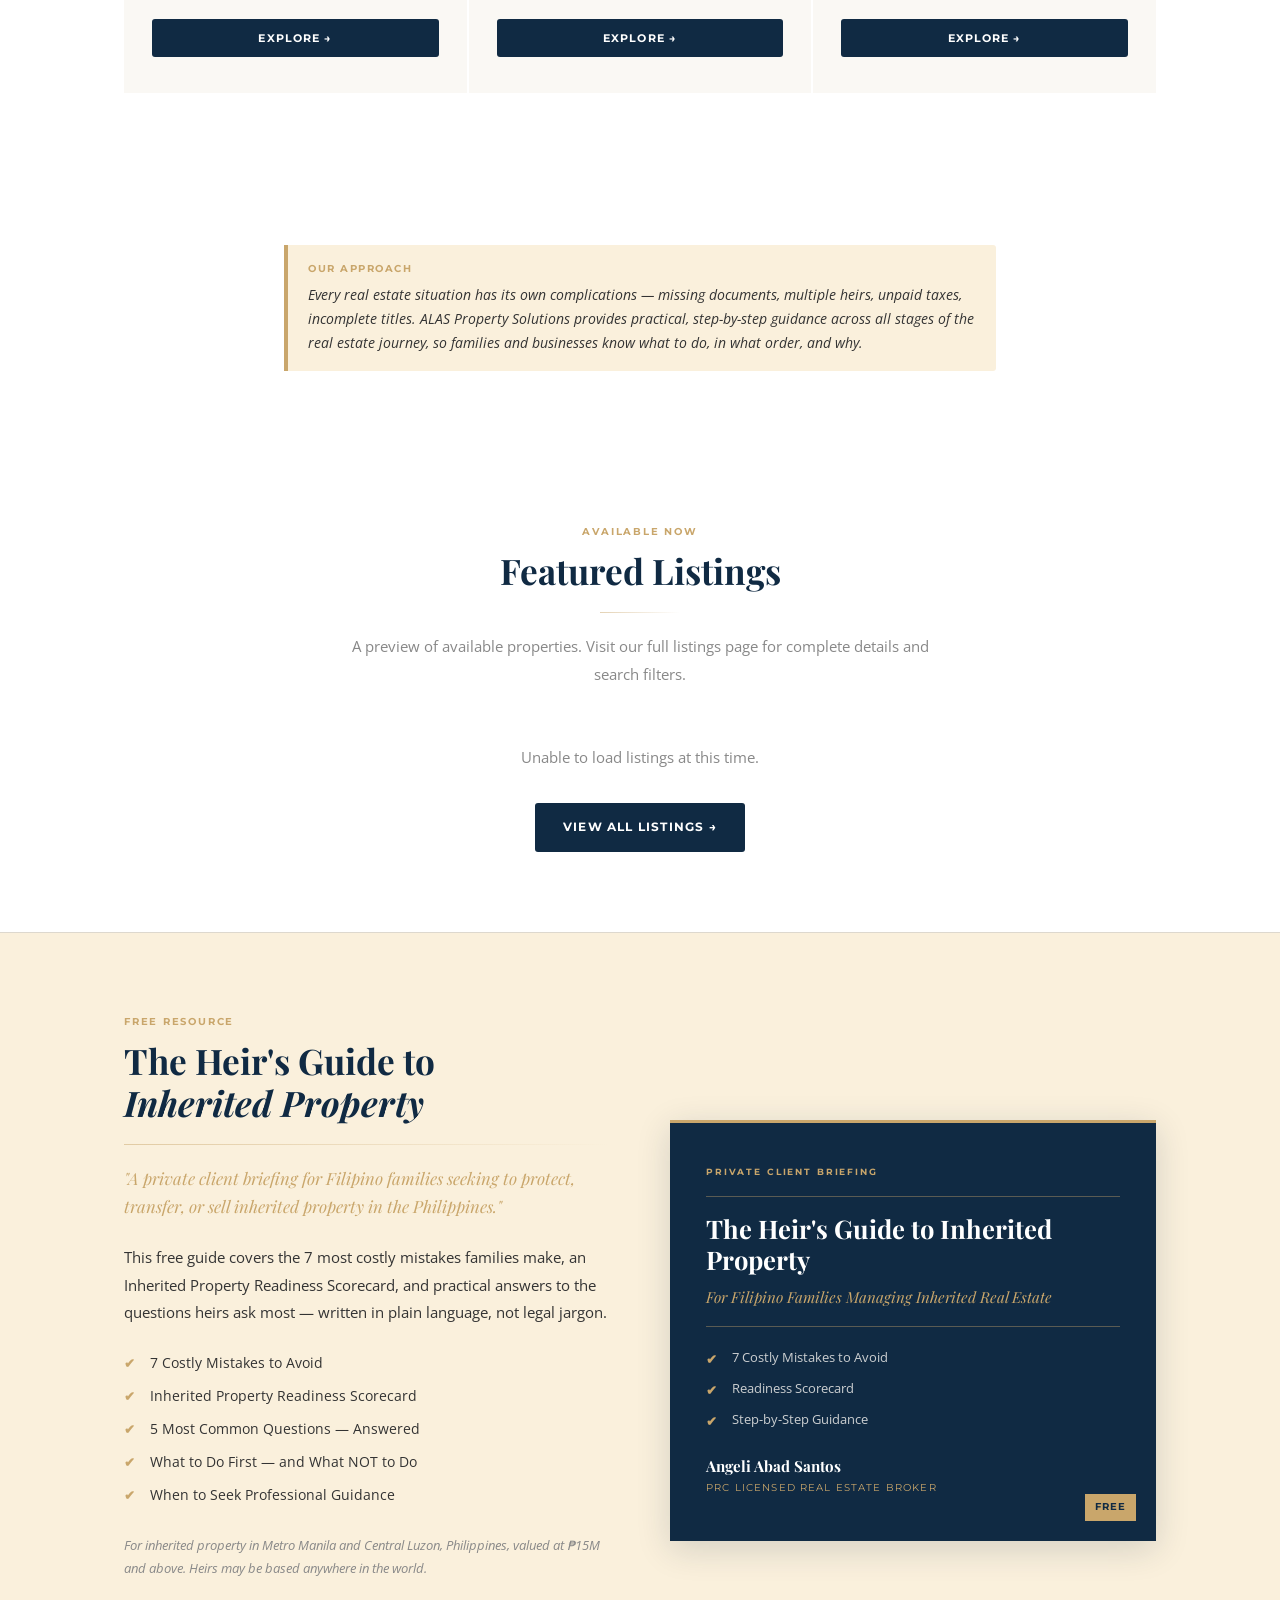
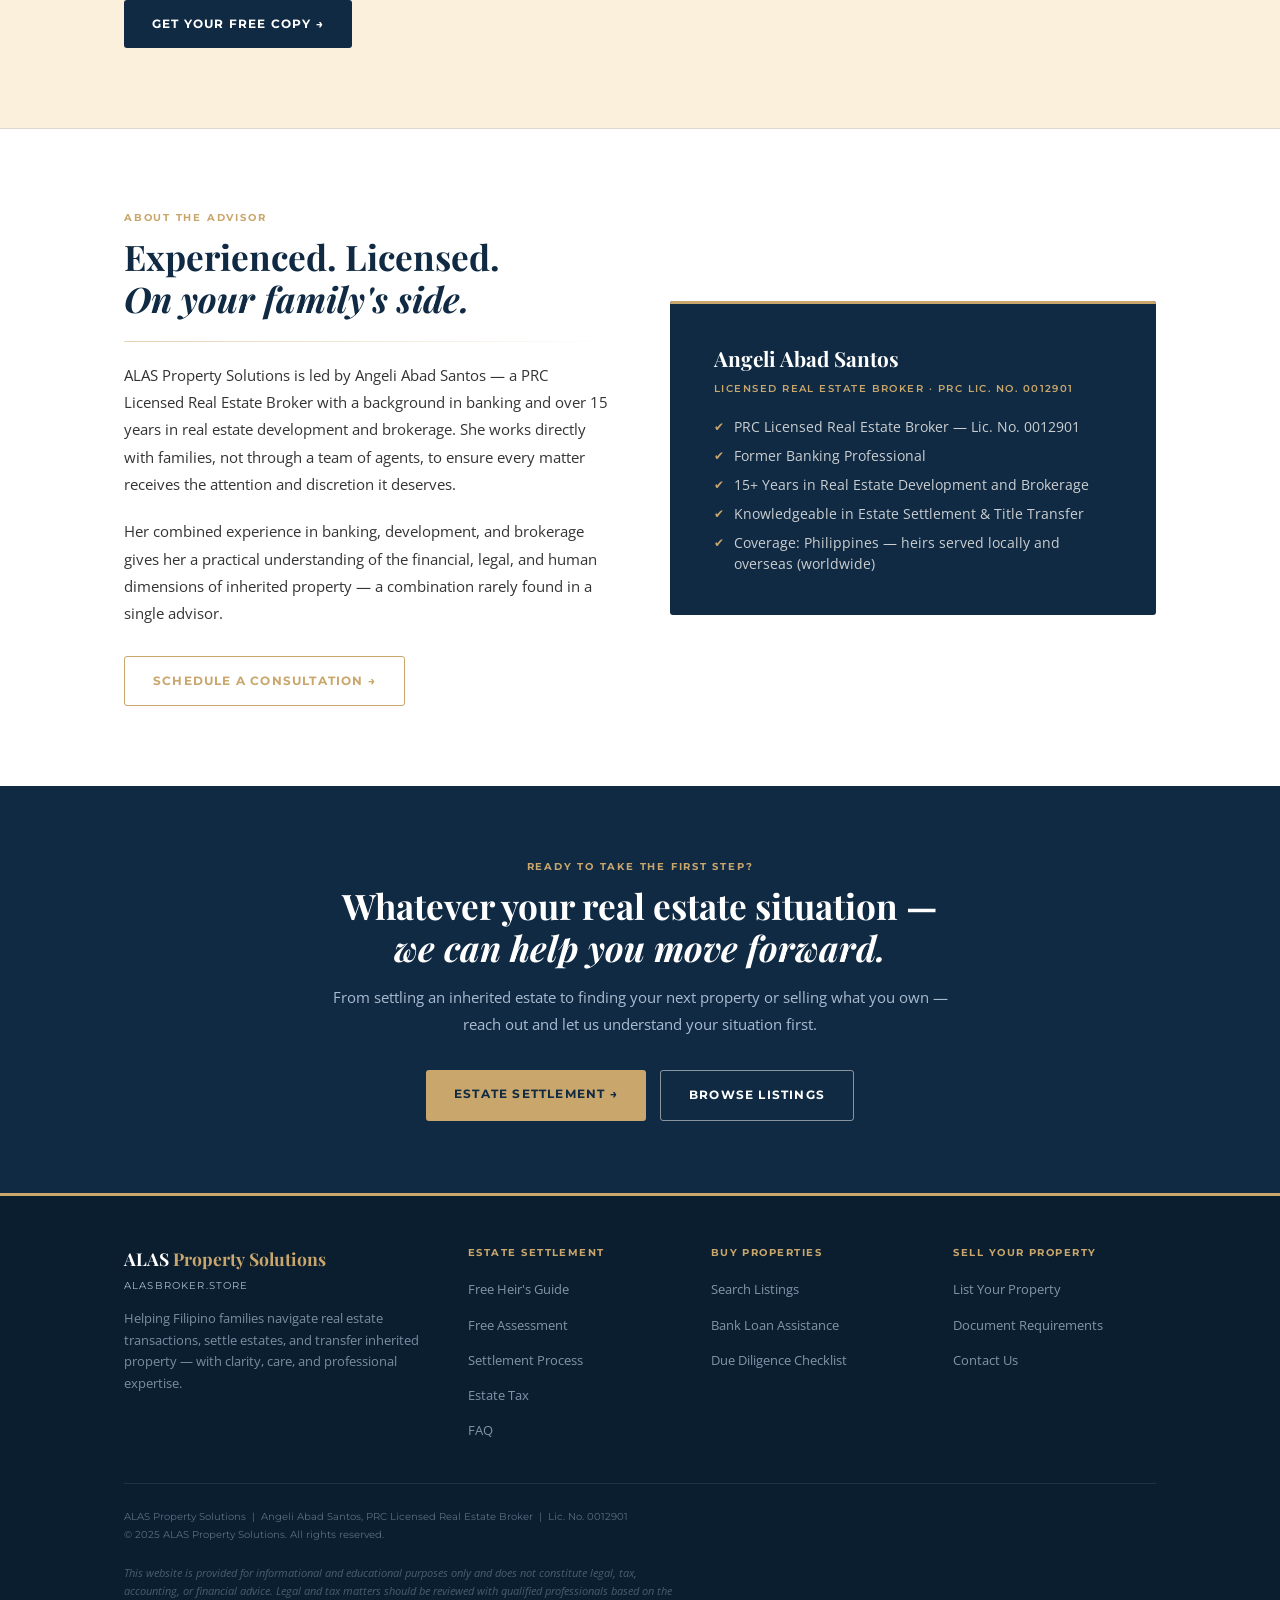
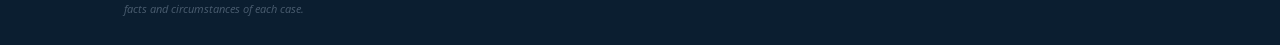
==== commit dc285a1f: "Update index.html" ====
--- a/index.html
+++ b/index.html
@@ -19,7 +19,6 @@
       <li><a href="pages/estate-settlement.html">Estate Settlement</a></li>
       <li><a href="pages/buy-properties.html">Buy Properties</a></li>
       <li><a href="pages/sell-property.html">Sell Your Property</a></li>
-      <li><a href="pages/contact.html">Contact</a></li>
     </ul>
     <a href="pages/contact.html" class="nav-cta-btn">Contact Us</a>
     <button class="hamburger" onclick="toggleMenu()" aria-label="Menu">
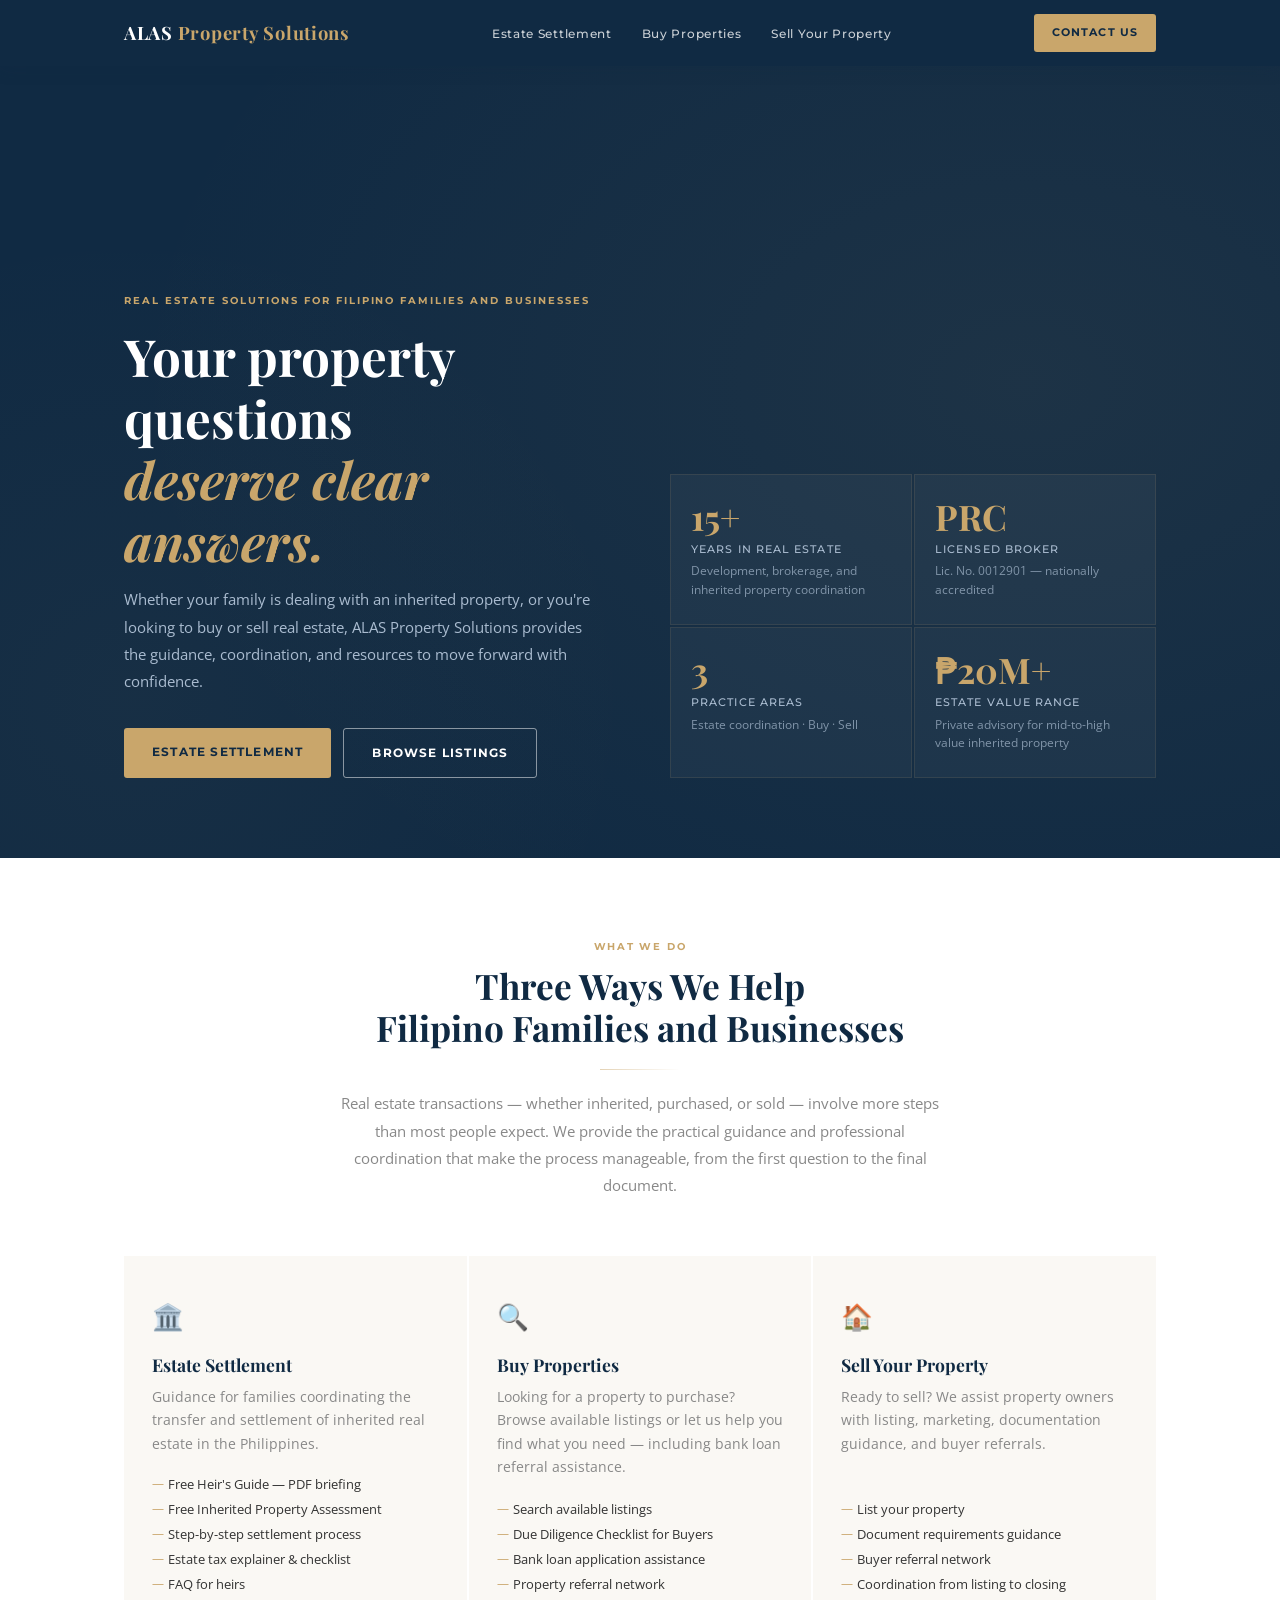
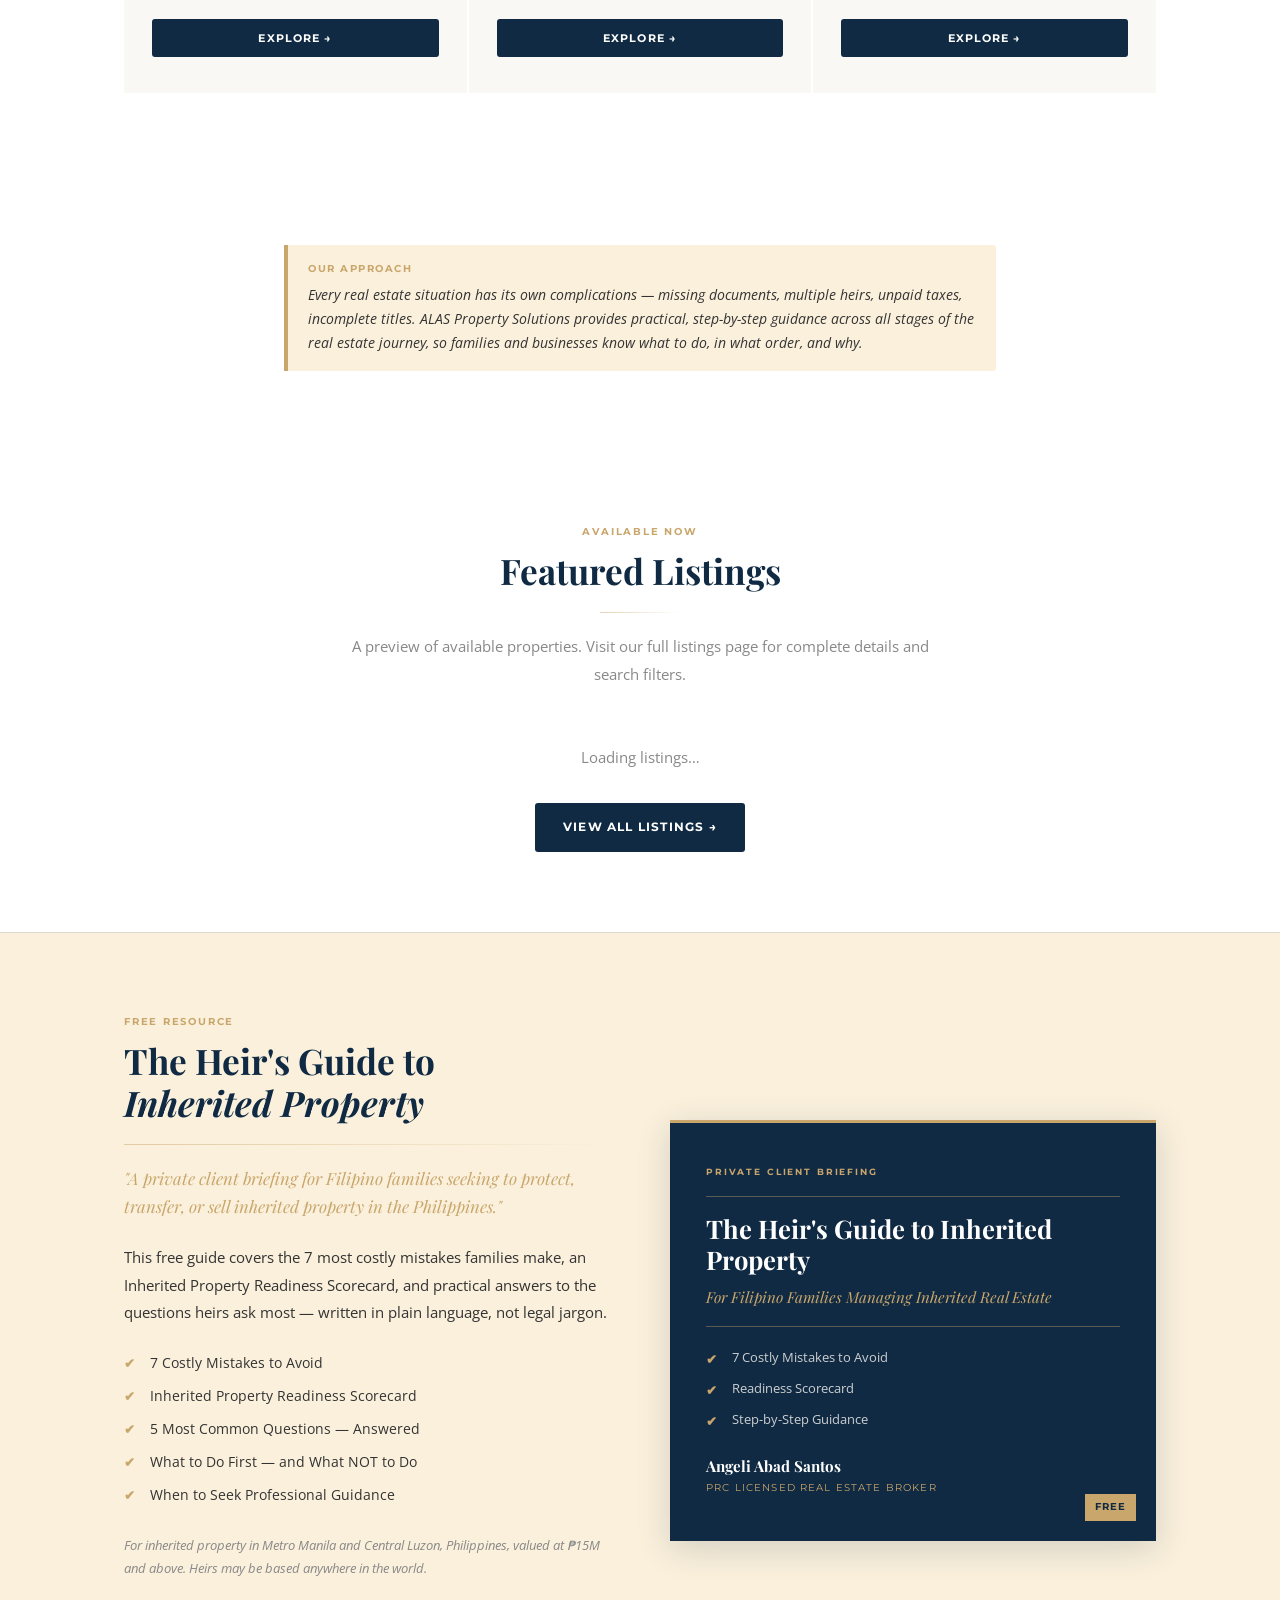
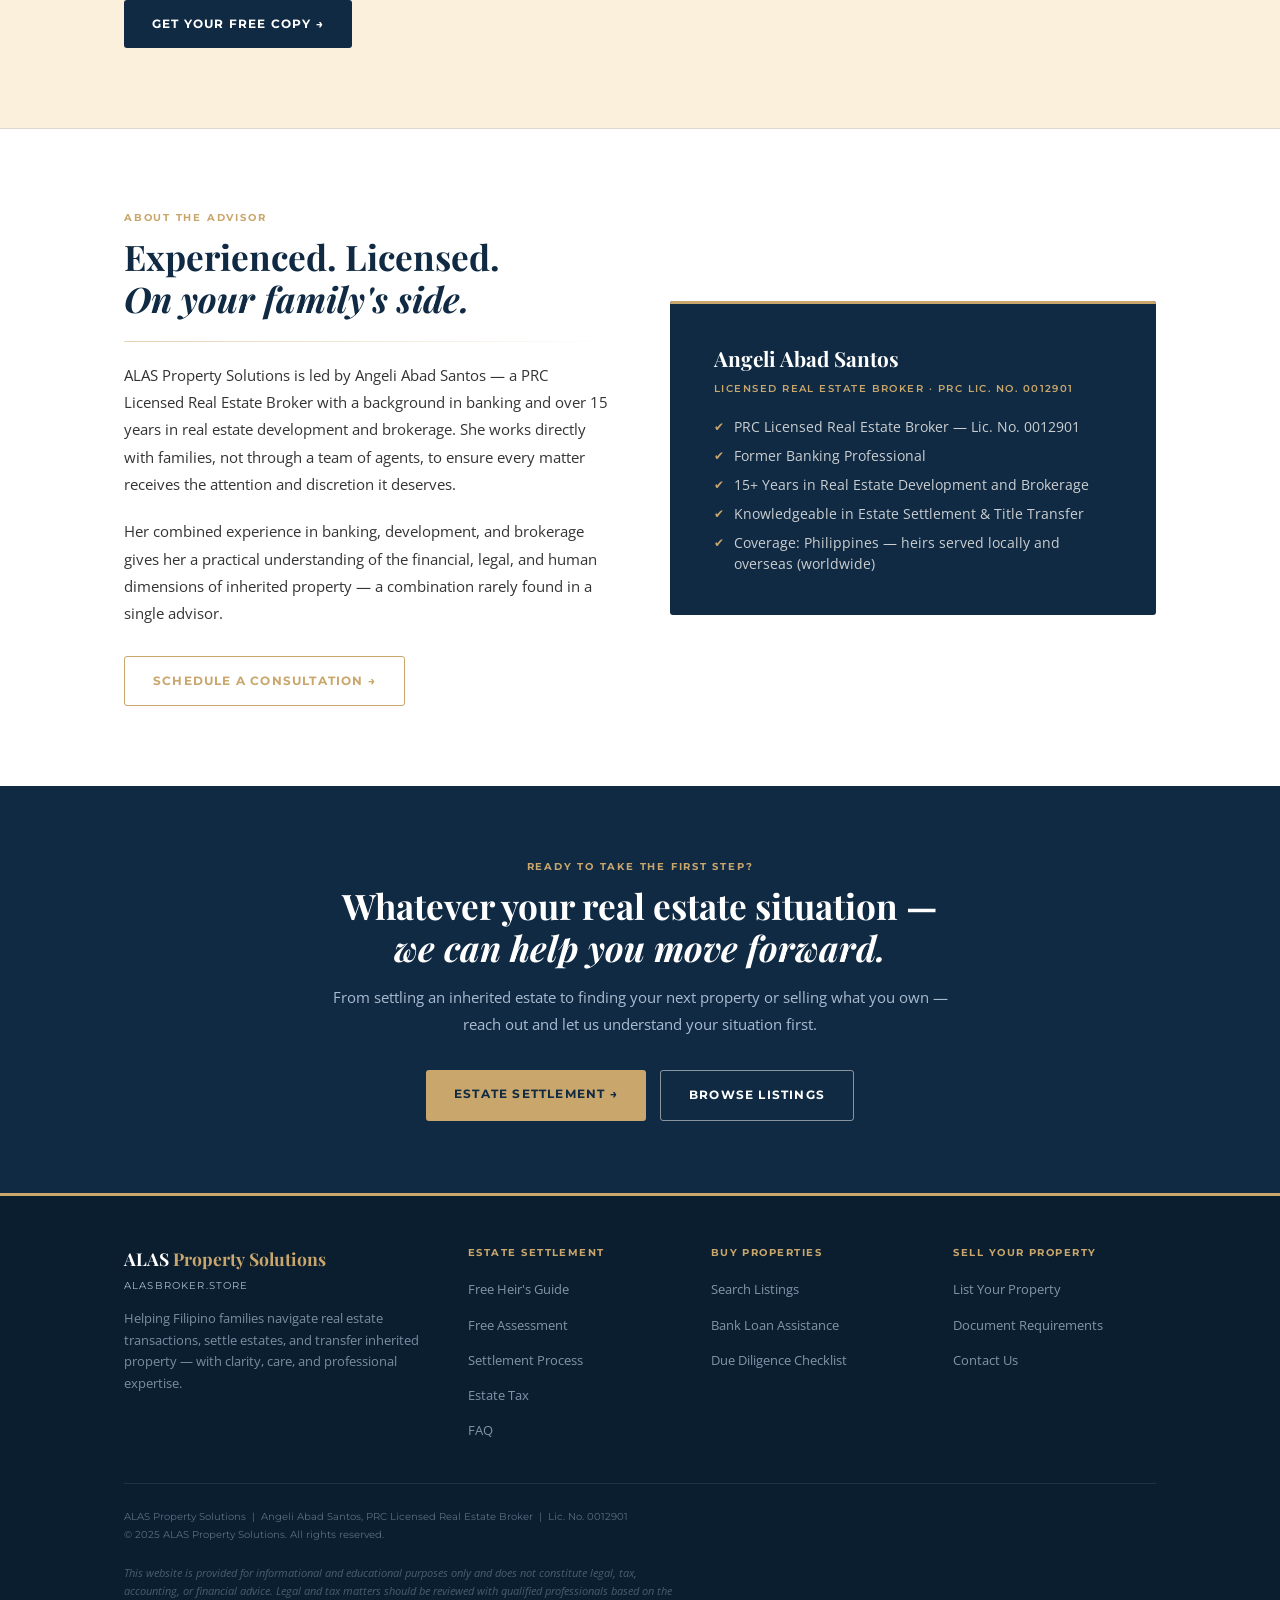
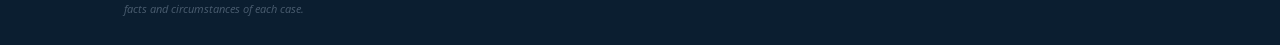
==== commit 4c2aa6ff: "Update index.html" ====
--- a/index.html
+++ b/index.html
@@ -304,8 +304,8 @@
 });
 
 // ═══ GOOGLE SHEETS LISTINGS FETCH ═══
-const SHEET_CSV_URL = "https://docs.google.com/spreadsheets/d/1cZrtdy9DOA8JxHDTeMJYgE4w4Do30w3MtXEnVg93g4k/pub?output=csv";
-
+const SHEET_CSV_URL = 'https://docs.google.com/spreadsheets/d/e/2PACX-1vRmTx205hskwRgSDa3b-3tnrUlWOpWILHqFTp3wTtJ_FEZWSOcGSuWyBfp-oSSi8Iu-ZrRPM7Vh4Skx/pub?gid=445509934&single=true&output=csv';
+const url = 'https://docs.google.com/spreadsheets/d/e/2PACX-1vRmTx205hskwRgSDa3b-3tnrUlWOpWILHqFTp3wTtJ_FEZWSOcGSuWyBfp-oSSi8Iu-ZrRPM7Vh4Skx/pub?gid=445509934&single=true&output=csv';
 function parseCSV(text) {
   const rows = [];
   let row = [], val = '', inQuotes = false;
@@ -329,24 +329,55 @@
 
 function renderListings(rows) {
   const grid = document.getElementById('listings-grid');
-  if (!rows || rows.length < 2) {
+  if (!rows || rows.length < 3) {
     grid.innerHTML = '<p style="text-align:center;grid-column:1/-1;color:var(--grey);">No listings available right now. Please check back soon.</p>';
     return;
   }
-  const headers = rows[0].map(h => h.trim().toLowerCase());
+
+  const headers = rows[0].map(h => h.trim());
   const idx = (name) => headers.indexOf(name);
 
-  const titleIdx = idx('title') !== -1 ? idx('title') : 0;
-  const priceIdx = idx('price') !== -1 ? idx('price') : 1;
-  const locIdx   = idx('location') !== -1 ? idx('location') : 2;
-  const imgIdx   = idx('image') !== -1 ? idx('image') : idx('image url');
-  const urlIdx   = idx('url') !== -1 ? idx('url') : idx('link');
-
-  const dataRows = rows.slice(1).filter(r => r.some(c => c && c.trim() !== ''));
+  const nameIdx  = idx('Property Name');
+  const priceIdx = idx('Price Display');
+  const locIdx   = idx('Location / City');
+  const statusIdx = idx('Status');
+  const photoIdx = idx('Photo URL 1');
+
+  // Skip row 1 (headers) AND row 2 (notes) — data starts at row 3
+  const dataRows = rows.slice(2).filter(r => r[nameIdx] && r[nameIdx].trim() !== '');
+
   if (dataRows.length === 0) {
     grid.innerHTML = '<p style="text-align:center;grid-column:1/-1;color:var(--grey);">No listings available right now. Please check back soon.</p>';
     return;
   }
+
+  // Only show "For Sale" listings, skip Sold/Hidden
+  const activeRows = dataRows.filter(r => {
+    const status = (r[statusIdx] || '').trim().toLowerCase();
+    return !['sold','hidden'].includes(status);
+  });
+
+  const previewRows = activeRows.slice(0, 6);
+
+  grid.innerHTML = previewRows.map(r => {
+    const title = r[nameIdx] || 'Property Listing';
+    const price = r[priceIdx] || '';
+    const loc   = r[locIdx] || '';
+    const img   = photoIdx !== -1 ? r[photoIdx] : '';
+    const link  = 'pages/buy-properties.html';
+
+    return `
+      <a href="${link}" style="text-decoration:none;display:block;border:1px solid var(--border);border-radius:8px;overflow:hidden;background:var(--white);transition:box-shadow .2s;" onmouseover="this.style.boxShadow='0 4px 16px rgba(0,0,0,0.1)'" onmouseout="this.style.boxShadow='none'">
+        ${img ? `<div style="width:100%;height:180px;background:url('${img}') center/cover;"></div>` : `<div style="width:100%;height:180px;background:var(--gold-pale);display:flex;align-items:center;justify-content:center;color:var(--grey);font-size:0.85rem;">No Image</div>`}
+        <div style="padding:16px;">
+          <h4 style="margin:0 0 6px;font-size:1rem;color:var(--navy);">${title}</h4>
+          ${loc ? `<p style="margin:0 0 6px;font-size:0.85rem;color:var(--grey);">${loc}</p>` : ''}
+          ${price ? `<p style="margin:0;font-weight:700;color:var(--gold);">${price}</p>` : ''}
+        </div>
+      </a>
+    `;
+  }).join('');
+}  
 
   const previewRows = dataRows.slice(0, 6); // show up to 6 on homepage
 
